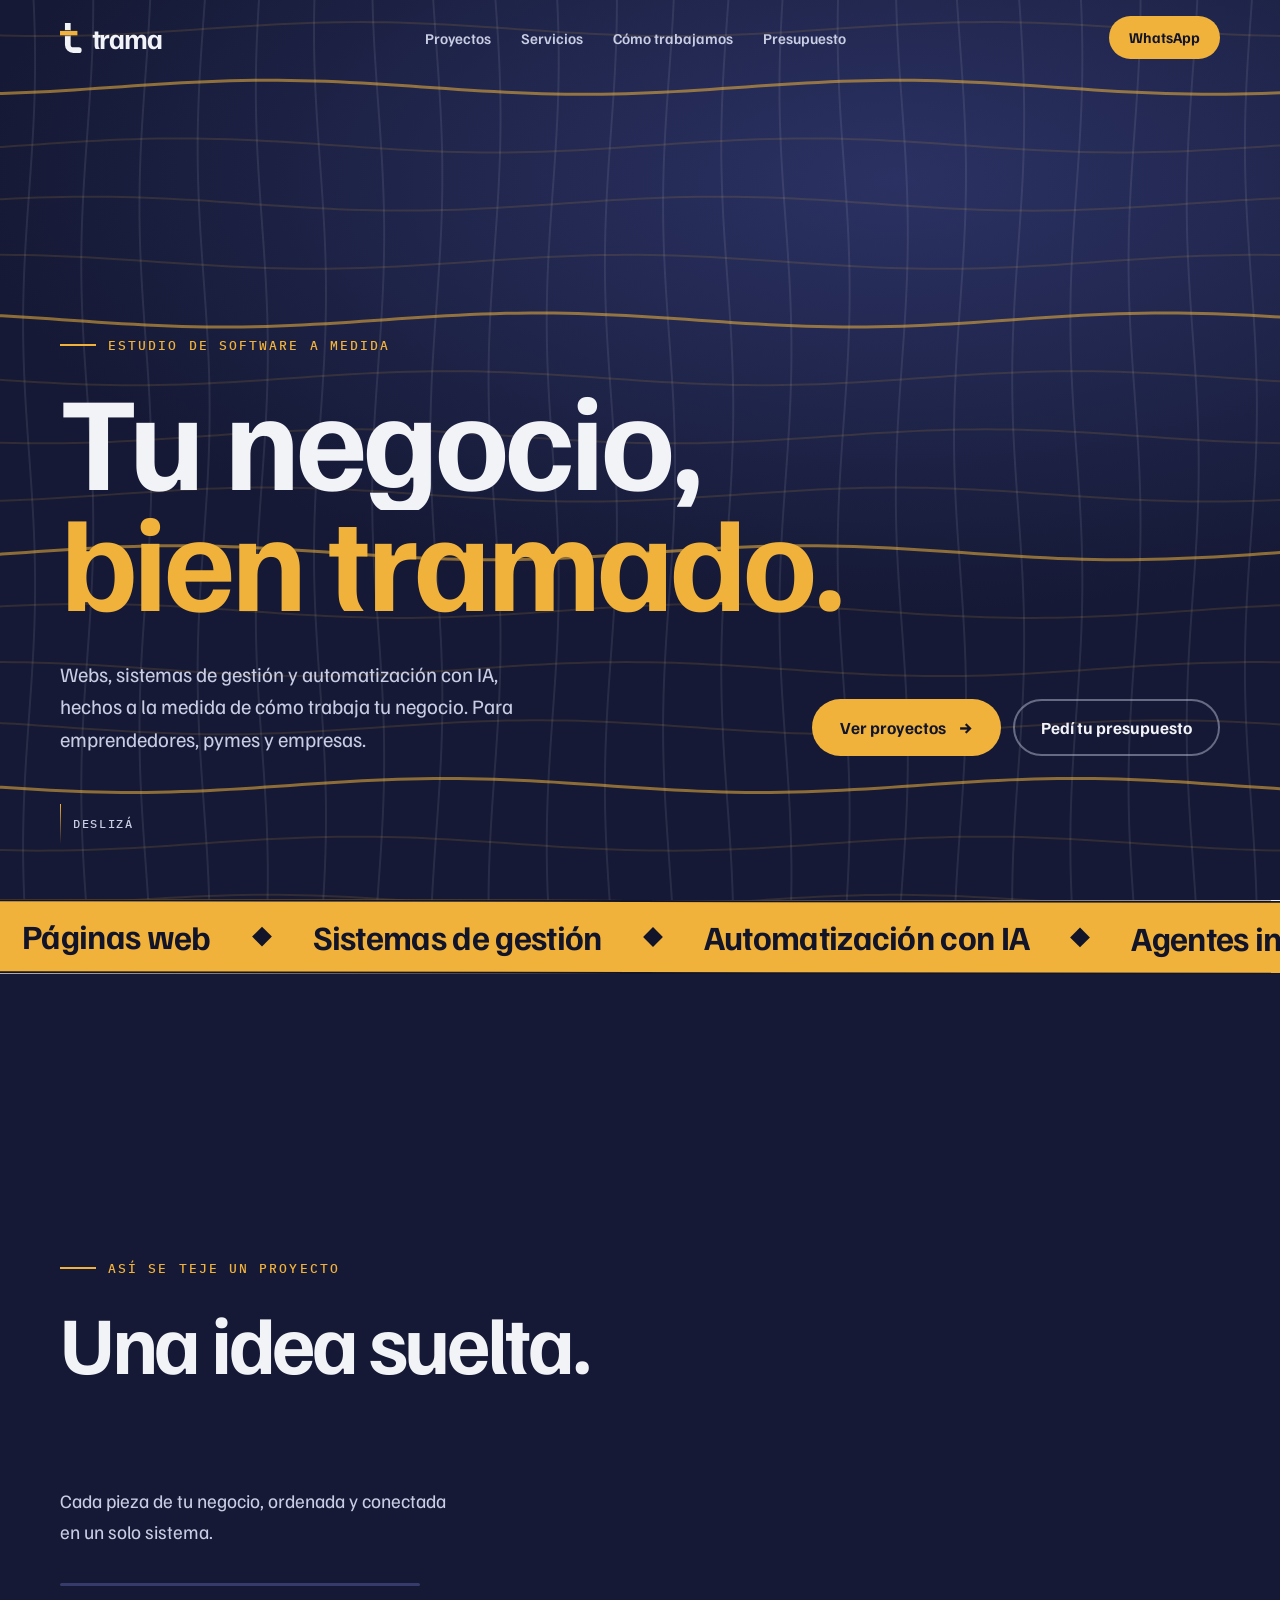
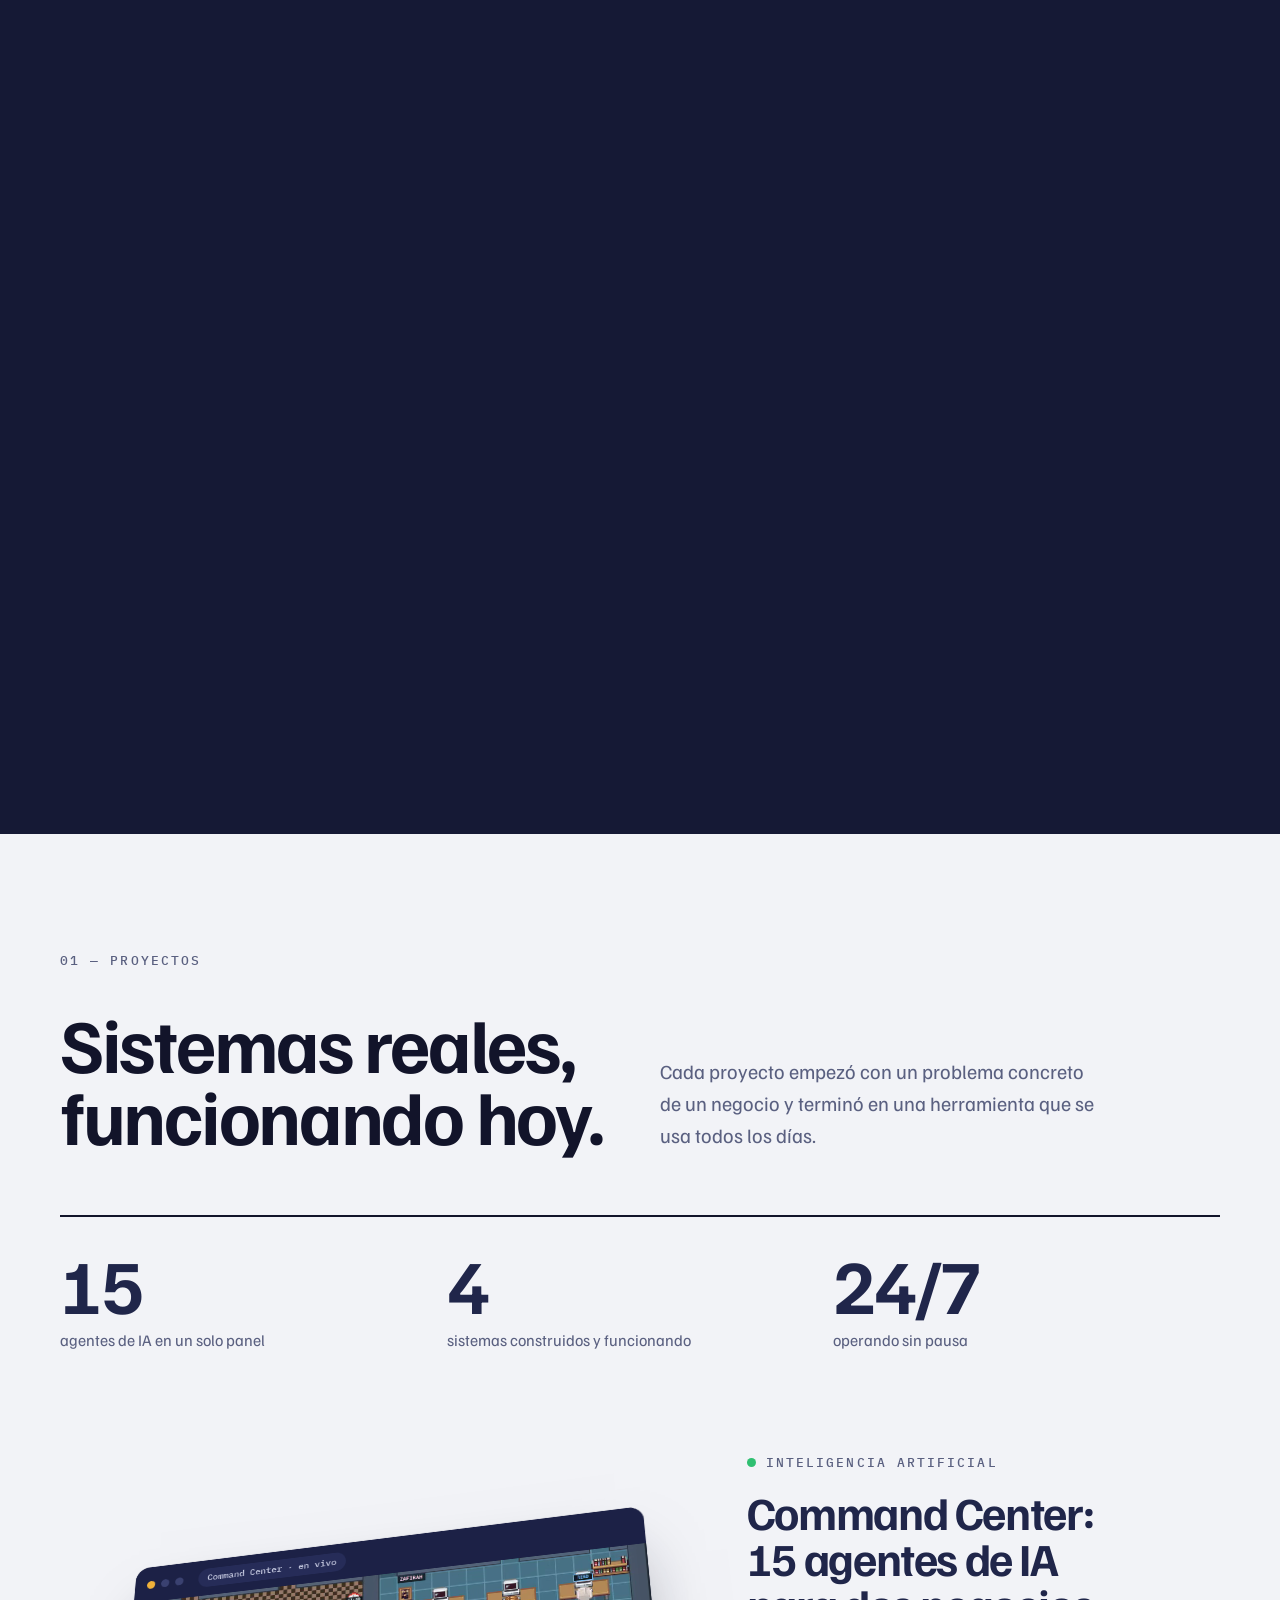
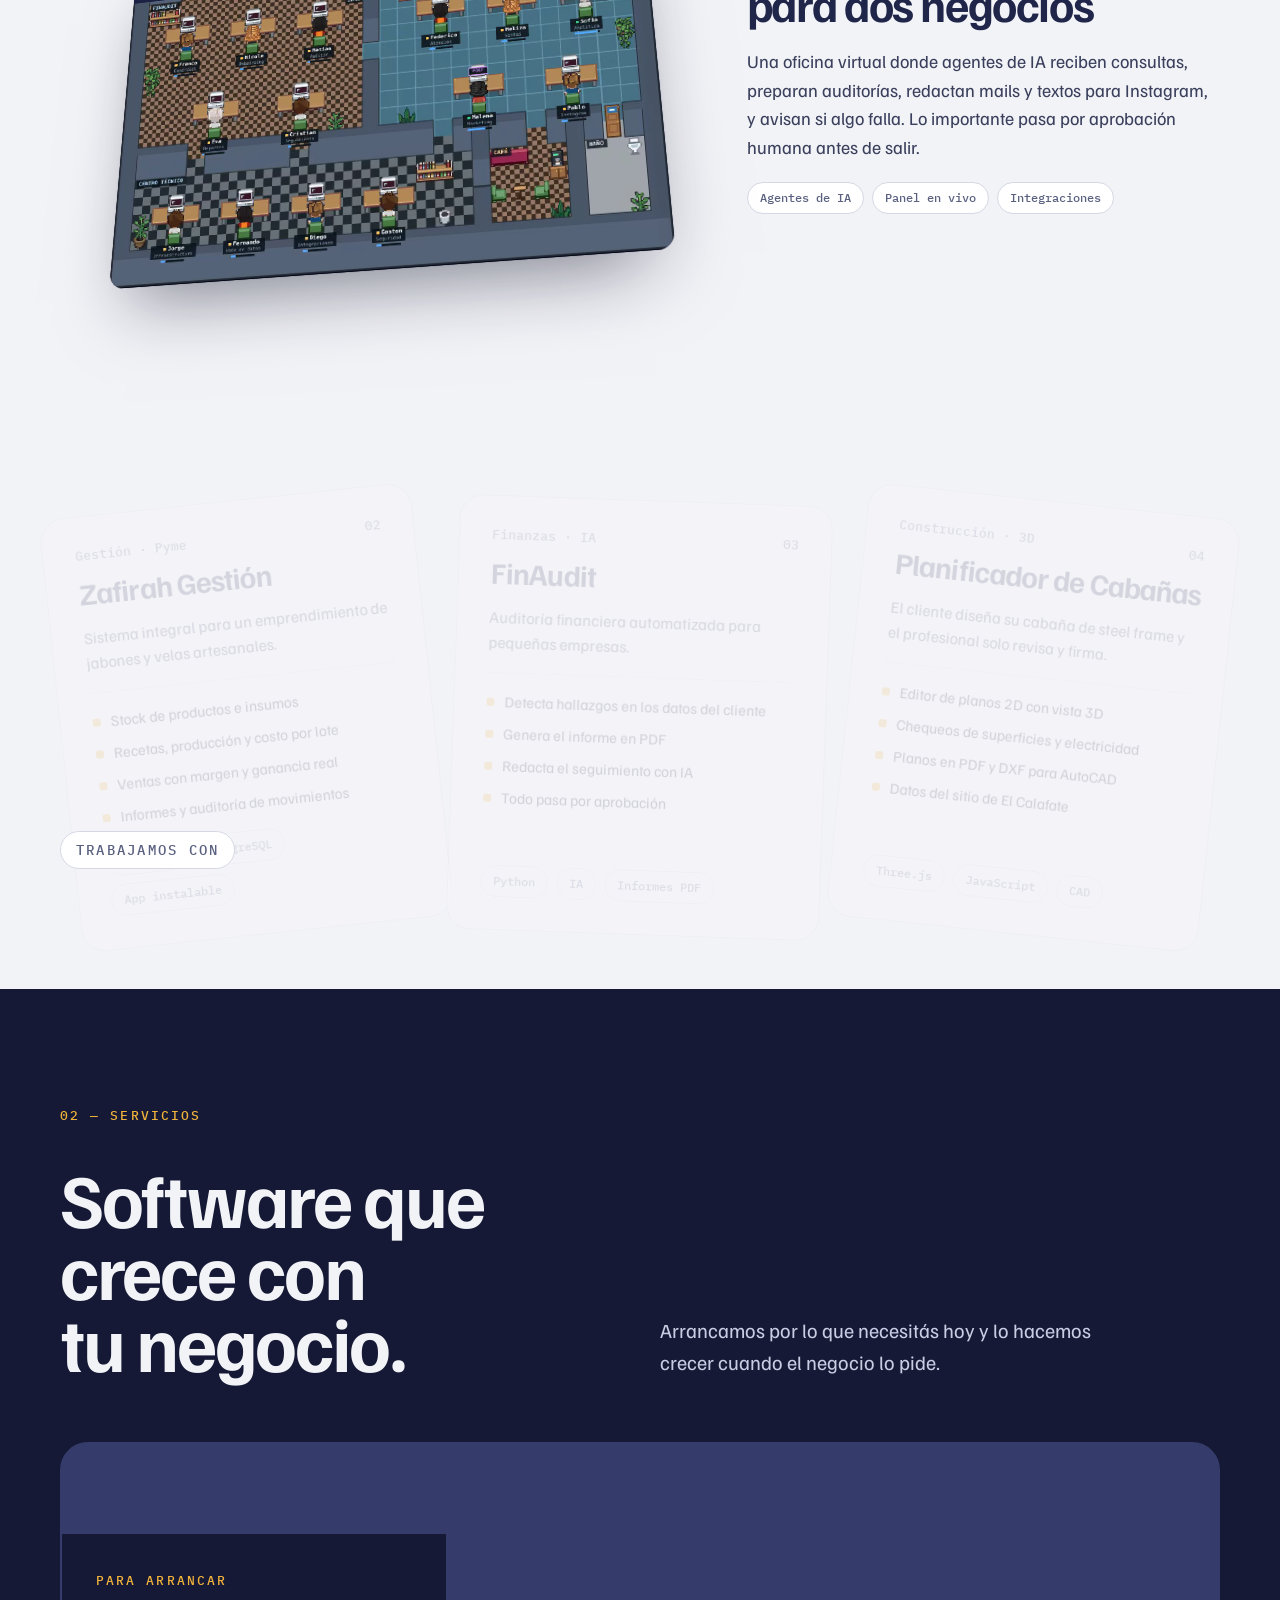
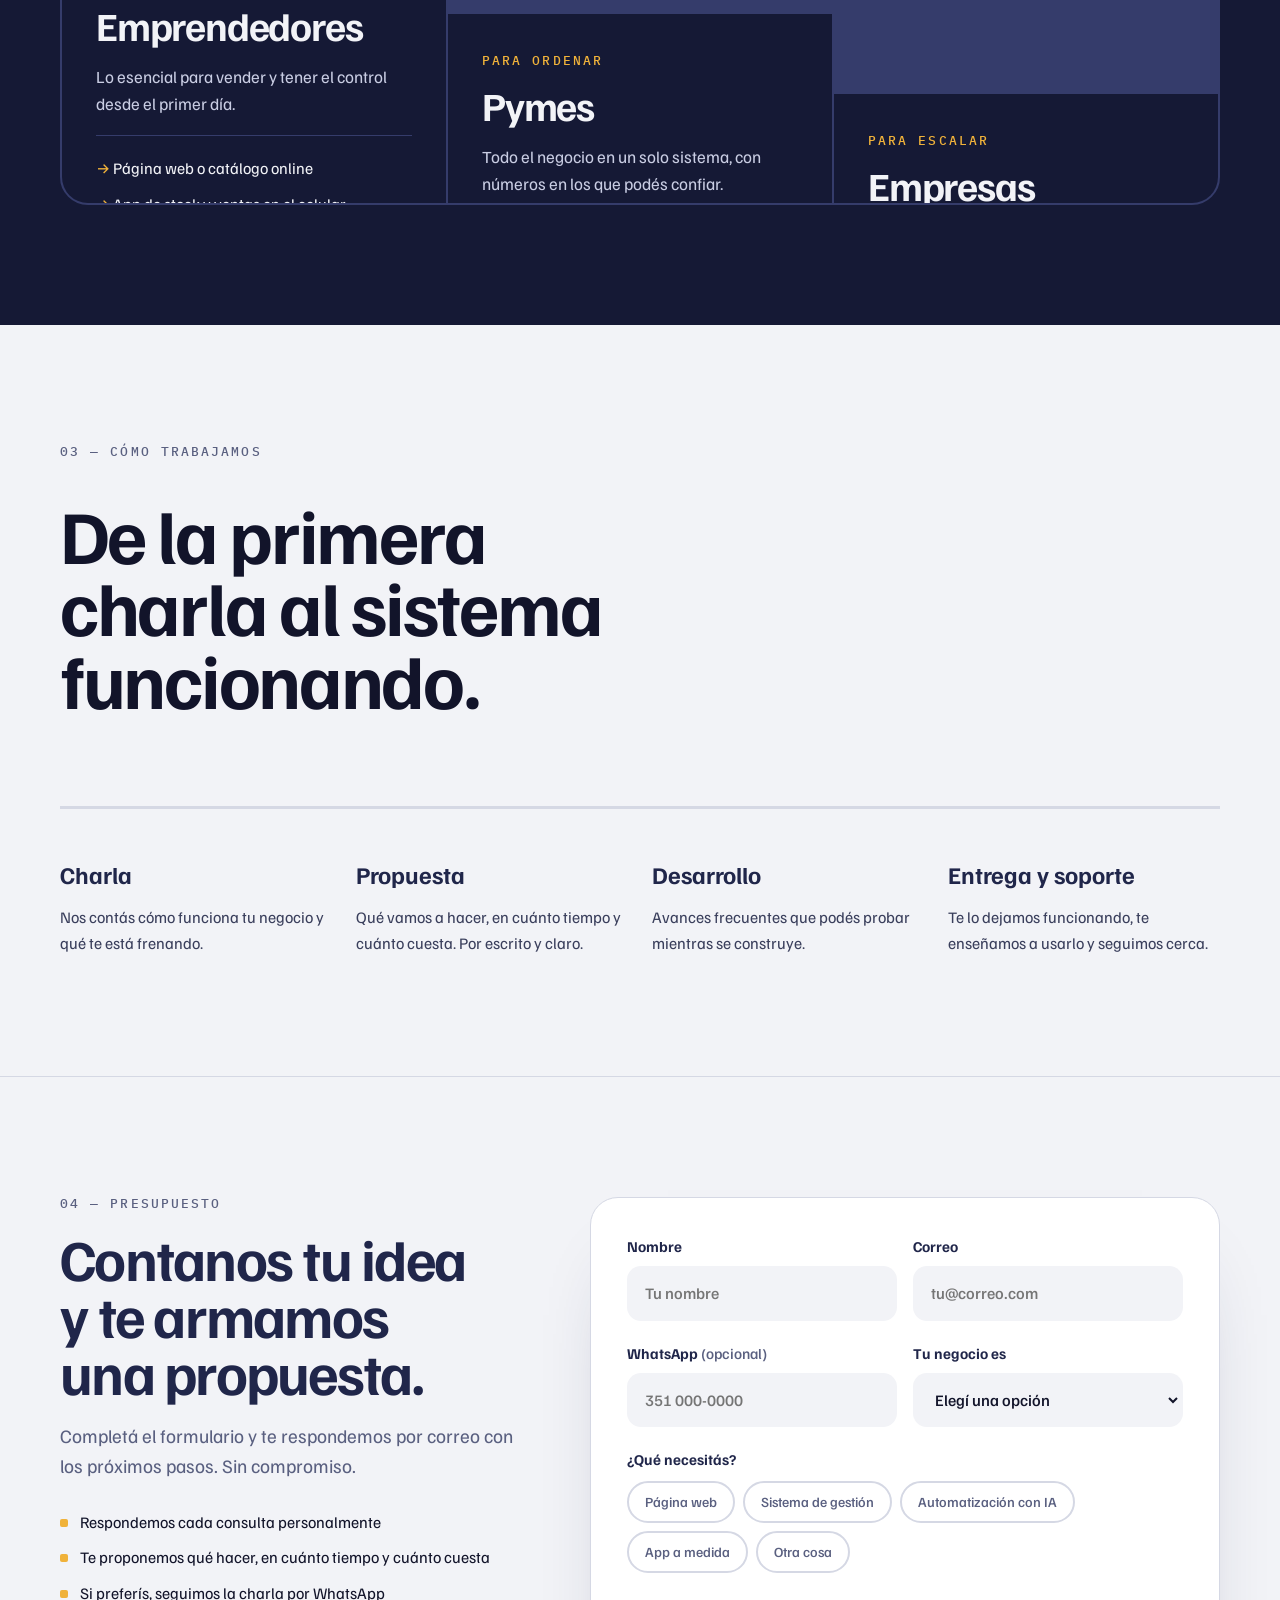
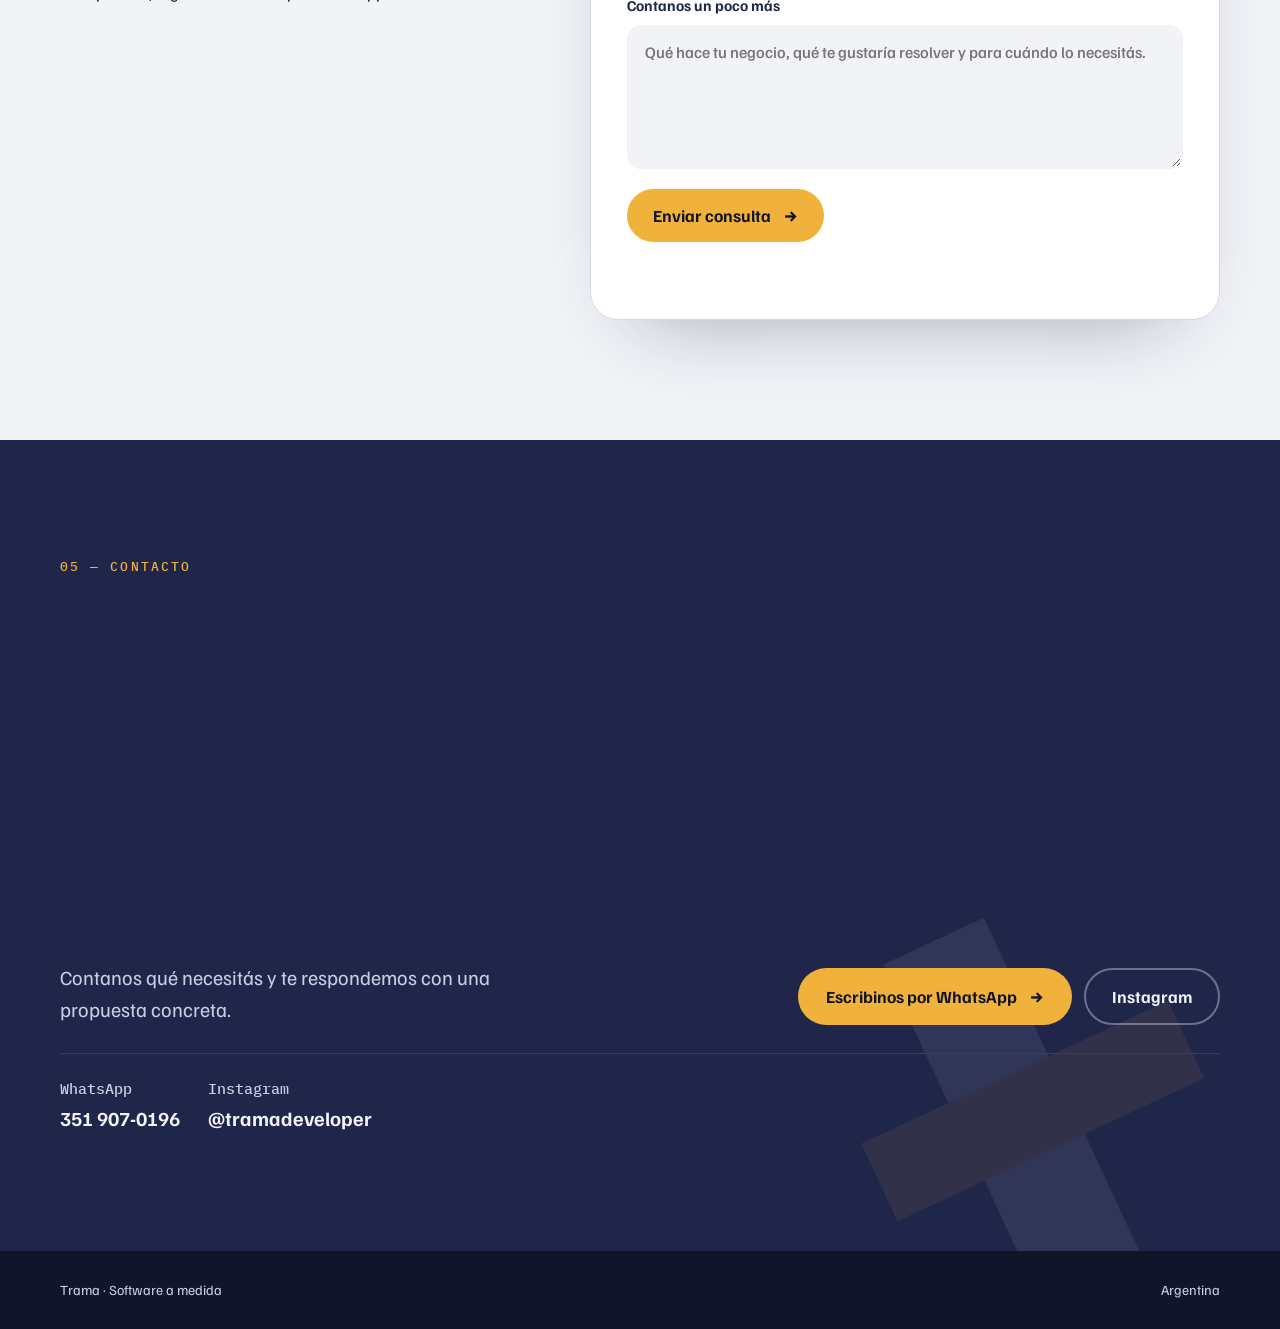
==== index.html @ 2743c610 "Web de Trama con animaciones de scroll Co-Authored-By: Claude Opus 5.5 <noreply@anthropic.com> Claud" ====
<!doctype html>
<html lang="es">
<head>
<meta charset="utf-8">
<meta name="viewport" content="width=device-width, initial-scale=1, viewport-fit=cover">
<meta name="description" content="Trama: webs, sistemas de gestión y automatización con IA para emprendedores, pymes y empresas.">
<meta property="og:title" content="Trama · Software a medida">
<meta property="og:description" content="Webs, sistemas de gestión y automatización con IA para emprendedores, pymes y empresas.">
<meta name="theme-color" content="#151935">
<link rel="icon" href="data:image/svg+xml,%3Csvg%20xmlns%3D%27http%3A//www.w3.org/2000/svg%27%20viewBox%3D%270%200%201080%201080%27%3E%3Crect%20width%3D%271080%27%20height%3D%271080%27%20rx%3D%27200%27%20fill%3D%27%2320264A%27/%3E%3Cg%20transform%3D%27translate%28270%20140%29%20scale%281.1%29%27%3E%3Cpath%20d%3D%27M108%200H232V472A58%2058%200%200%200%20290%20530H410A62%2062%200%200%201%20410%20654H290A182%20182%200%200%201%20108%20472Z%27%20fill%3D%27%23F2F3F7%27/%3E%3Crect%20x%3D%27108%27%20y%3D%27154%27%20width%3D%27124%27%20height%3D%2718%27%20fill%3D%27%2320264A%27/%3E%3Crect%20x%3D%27108%27%20y%3D%27268%27%20width%3D%27124%27%20height%3D%2718%27%20fill%3D%27%2320264A%27/%3E%3Crect%20x%3D%270%27%20y%3D%27172%27%20width%3D%27380%27%20height%3D%2796%27%20fill%3D%27%23F0B23A%27/%3E%3C/g%3E%3C/svg%3E">
<title>Trama · Software a medida</title>
<link rel="preconnect" href="https://fonts.googleapis.com">
<link rel="preconnect" href="https://fonts.gstatic.com" crossorigin>
<link rel="stylesheet" href="https://fonts.googleapis.com/css2?family=Familjen+Grotesk:wght@400;500;600;700&family=IBM+Plex+Mono:wght@500&display=swap">
<style>
/* Layout: héroe a pantalla con un tejido de hilos animado, cinta en movimiento, casos con maqueta de navegador, servicios oscuros, proceso con un hilo que se dibuja, cierre de contacto. Identidad de marca única. */
:root{
  --indigo:#20264A; --indigo-2:#2B3260; --noche:#151935; --tinta:#12142A; --hilo:#F0B23A; --hilo-2:#FFD27A; --papel:#F2F3F7; --blanco:#FFFFFF;
  --gris:#5A6080; --gris-claro:#C9CDE3; --linea:#D5D8E4; --linea-osc:#353C6B;
  --f-display:"Familjen Grotesk",ui-sans-serif,system-ui,sans-serif;
  --f-mono:"IBM Plex Mono",ui-monospace,Menlo,monospace;
  --ease:cubic-bezier(.2,.7,.2,1);
  color-scheme:light;
}
*{box-sizing:border-box}
html{scroll-behavior:smooth}
body{margin:0;background:var(--papel);color:var(--tinta);font:18px/1.6 var(--f-display);-webkit-font-smoothing:antialiased}
a{color:inherit}
img{max-width:100%;display:block}
.wrap{max-width:1200px;margin:0 auto;padding-inline:20px}
.k{font:500 13px/1 var(--f-mono);letter-spacing:.16em;text-transform:uppercase}
h1,h2,h3{text-wrap:balance;margin:0;letter-spacing:-.03em}
p{margin:0}
::selection{background:var(--hilo);color:var(--tinta)}

/* botones */
.btn{position:relative;display:inline-flex;align-items:center;gap:12px;font:700 17px/1 var(--f-display);text-decoration:none;padding:18px 26px;border-radius:999px;border:2px solid transparent;overflow:hidden;isolation:isolate;transition:transform .3s var(--ease),color .3s var(--ease),border-color .3s}
.btn::after{content:"";position:absolute;inset:0;z-index:-1;transform:translateY(101%);transition:transform .4s var(--ease)}
.btn:hover::after{transform:none}
.btn:focus-visible{outline:3px solid var(--hilo);outline-offset:4px}
.btn .arr{display:inline-block;transition:transform .3s var(--ease)}
.btn:hover .arr{transform:translateX(4px)}
.btn-hilo{background:var(--hilo);color:var(--tinta)}
.btn-hilo::after{background:var(--papel)}
.btn-borde{border-color:rgba(201,205,227,.45);color:var(--papel)}
.btn-borde::after{background:var(--papel)}
.btn-borde:hover{color:var(--tinta);border-color:var(--papel)}

/* barra */
.bar{position:fixed;top:env(safe-area-inset-top,0px);left:0;right:0;z-index:20;color:var(--papel);transition:background .3s,backdrop-filter .3s}
.bar.solid{background:rgba(21,25,53,.86);backdrop-filter:blur(12px);-webkit-backdrop-filter:blur(12px)}
.bar .wrap{display:flex;align-items:center;justify-content:space-between;gap:16px;padding-block:16px}
.logo{display:flex;align-items:center;gap:10px;text-decoration:none;font:700 28px/1 var(--f-display);letter-spacing:-.045em}
.logo svg{height:30px;width:auto}
.nav{display:flex;gap:30px;font-size:15px;font-weight:600}
.nav a{text-decoration:none;color:var(--gris-claro);position:relative;padding-block:6px}
.nav a::after{content:"";position:absolute;left:0;right:0;bottom:0;height:2px;background:var(--hilo);transform:scaleX(0);transform-origin:left;transition:transform .35s var(--ease)}
.nav a:hover{color:var(--papel)}
.nav a:hover::after{transform:none}
.bar .btn{padding:12px 18px;font-size:15px}
@media (max-width:820px){.nav{display:none}}

/* héroe */
.hero{position:relative;min-height:min(900px,100svh);background:radial-gradient(120% 80% at 70% 20%,#2B3263 0%,var(--noche) 60%);color:var(--papel);display:flex;flex-direction:column;justify-content:flex-end;overflow:hidden;padding-block:140px 56px}
#tejido{position:absolute;inset:0;width:100%;height:100%}
.hero .wrap{position:relative;width:100%}
.hero .k{color:var(--hilo);display:flex;align-items:center;gap:12px}
.hero .k::before{content:"";width:36px;height:2px;background:var(--hilo)}
.hero h1{font-size:clamp(52px,10.5vw,148px);line-height:.9;margin-top:24px;font-weight:700}
.hero h1 .l{display:block;overflow:hidden;padding-bottom:.1em;margin-bottom:-.1em}
.hero h1 .l span{display:inline-block;animation:sube 1s var(--ease) both}
.hero h1 .l:nth-child(2) span{animation-delay:.12s;color:var(--hilo)}
@keyframes sube{from{transform:translateY(105%)}to{transform:none}}
.hero .bottom{display:flex;flex-wrap:wrap;justify-content:space-between;align-items:flex-end;gap:32px;margin-top:40px}
.hero .lead{font-size:clamp(18px,1.6vw,22px);color:var(--gris-claro);max-width:38ch}
.hero .acts{display:flex;flex-wrap:wrap;gap:12px}
.scroll{margin-top:48px;display:flex;align-items:center;gap:12px;font:500 12px/1 var(--f-mono);letter-spacing:.14em;text-transform:uppercase;color:var(--gris-claro)}
.scroll i{width:1px;height:40px;background:linear-gradient(var(--hilo),transparent);animation:baja 2s ease-in-out infinite}
@keyframes baja{0%,100%{transform:scaleY(.4);transform-origin:top}50%{transform:scaleY(1);transform-origin:top}}

/* cinta */
.cinta{background:var(--hilo);color:var(--tinta);overflow:hidden;padding-block:18px;border-block:2px solid var(--tinta)}
.cinta .pista{display:flex;width:max-content;animation:corre 28s linear infinite}
.cinta span{font:700 clamp(22px,3vw,34px)/1 var(--f-display);letter-spacing:-.02em;padding-inline:22px;display:flex;align-items:center;gap:44px;white-space:nowrap}
.cinta span::after{content:"";width:14px;height:14px;background:var(--tinta);transform:rotate(45deg)}
@keyframes corre{to{transform:translateX(-50%)}}

/* secciones */
section{padding-block:120px}
.head{display:grid;grid-template-columns:minmax(0,1fr) minmax(0,1fr);gap:40px;align-items:end;margin-bottom:64px}
.head h2{font-size:clamp(40px,6vw,76px);line-height:.95}
.head p{font-size:20px;color:var(--gris);max-width:40ch}
.head .k{color:var(--gris);grid-column:1/-1}
@media (max-width:820px){.head{grid-template-columns:minmax(0,1fr)}}

/* aparición al hacer scroll (visible siempre; solo se desplaza) */
.rv{transition:transform .9s var(--ease),opacity .9s var(--ease)}
.js .rv.abajo{transform:translateY(40px);opacity:.25}

/* cifras */
.cifras{display:grid;grid-template-columns:repeat(3,minmax(0,1fr));border-top:2px solid var(--tinta);margin-bottom:72px}
.cifra{padding:28px 24px 0 0;display:flex;flex-direction:column;gap:6px}
.cifra b{font:700 clamp(48px,6vw,84px)/1 var(--f-display);letter-spacing:-.04em;color:var(--indigo);font-variant-numeric:tabular-nums}
.cifra span{color:var(--gris);font-size:16px}
@media (max-width:640px){.cifras{grid-template-columns:minmax(0,1fr)}.cifra{padding-right:0;border-bottom:1px solid var(--linea);padding-bottom:20px}}

/* caso destacado */
.feature{display:grid;grid-template-columns:minmax(0,1.35fr) minmax(0,1fr);gap:48px;align-items:center}
.browser{border-radius:18px;background:var(--noche);box-shadow:0 40px 80px -30px rgba(18,20,42,.55),0 0 0 1px rgba(18,20,42,.08);overflow:hidden;transform:perspective(1400px) rotateY(-6deg) rotateX(3deg);transition:transform .8s var(--ease)}
.browser:hover{transform:perspective(1400px) rotateY(0) rotateX(0)}
.browser .top{display:flex;align-items:center;gap:8px;padding:12px 16px;background:#1C2146}
.browser .top i{width:11px;height:11px;border-radius:50%;background:#3A4170}
.browser .top i:first-child{background:var(--hilo)}
.browser .top span{margin-left:12px;font:500 12px/1 var(--f-mono);color:var(--gris-claro);background:#262C58;padding:7px 12px;border-radius:999px}
.browser video{display:block;width:100%;height:auto;aspect-ratio:1180/680;background:#151935}
.feature .txt{display:flex;flex-direction:column;gap:20px}
.feature .k{color:var(--gris);display:flex;align-items:center;gap:10px}
.dot{width:9px;height:9px;border-radius:50%;background:#2FBF71;box-shadow:0 0 0 0 rgba(47,191,113,.6);animation:late 2s infinite}
@keyframes late{70%{box-shadow:0 0 0 10px rgba(47,191,113,0)}100%{box-shadow:0 0 0 0 rgba(47,191,113,0)}}
.feature h3{font-size:clamp(32px,3.6vw,46px);line-height:1;color:var(--indigo)}
.feature p{color:#3A3F5C;font-size:18px}
.chips{display:flex;flex-wrap:wrap;gap:8px}
.chips span{font:500 12px/1 var(--f-mono);padding:9px 12px;border-radius:999px;border:1px solid var(--linea);color:var(--gris);background:var(--blanco)}
@media (max-width:900px){.feature{grid-template-columns:minmax(0,1fr)}.browser{transform:none}}

.casos{display:grid;grid-template-columns:repeat(3,minmax(0,1fr));gap:20px;margin-top:96px}
.caso{position:relative;background:var(--blanco);border:1px solid var(--linea);border-radius:24px;padding:32px;display:flex;flex-direction:column;gap:16px;min-width:0;overflow:hidden;transition:transform .5s var(--ease),box-shadow .5s var(--ease),border-color .5s}
.caso::before{content:"";position:absolute;left:0;top:0;height:4px;width:100%;background:var(--hilo);transform:scaleX(0);transform-origin:left;transition:transform .6s var(--ease)}
.caso:hover{transform:translateY(-6px);box-shadow:0 30px 60px -30px rgba(32,38,74,.35);border-color:transparent}
.caso:hover::before{transform:none}
.caso .num{font:500 13px/1 var(--f-mono);color:var(--gris);display:flex;justify-content:space-between}
.caso h3{font-size:30px;line-height:1.05;color:var(--indigo)}
.caso p{font-size:16px;color:#3A3F5C}
.caso ul{margin:0;padding:0;list-style:none;display:flex;flex-direction:column;gap:8px;font-size:15px;border-top:1px dashed var(--linea);padding-top:16px}
.caso li{display:flex;gap:10px}
.caso li::before{content:"";flex:none;width:8px;height:8px;margin-top:9px;background:var(--hilo);border-radius:2px}
.caso .chips{margin-top:auto}
@media (max-width:980px){.casos{grid-template-columns:repeat(2,minmax(0,1fr))}}
@media (max-width:640px){.casos{grid-template-columns:minmax(0,1fr)}}

.stack{display:flex;flex-wrap:wrap;gap:10px;margin-top:56px;align-items:center}
.stack .k{color:var(--gris);margin-right:8px}
.stack span{font:500 14px/1 var(--f-mono);padding:11px 15px;border:1px solid var(--linea);border-radius:999px;background:var(--blanco);color:var(--indigo);transition:background .25s,color .25s}
.stack span:not(.k):hover{background:var(--indigo);color:var(--papel)}

/* servicios */
.serv{background:var(--noche);color:var(--papel)}
.serv .head .k{color:var(--hilo)}
.serv .head p{color:var(--gris-claro)}
.planes{display:grid;grid-template-columns:repeat(3,minmax(0,1fr));gap:2px;background:var(--linea-osc);border:2px solid var(--linea-osc);border-radius:28px;overflow:hidden}
.plan{background:var(--noche);padding:40px 34px;display:flex;flex-direction:column;gap:18px;position:relative;transition:background .4s var(--ease)}
.plan:hover{background:var(--indigo)}
.plan .k{color:var(--hilo)}
.plan h3{font-size:40px;line-height:1}
.plan p{color:var(--gris-claro);font-size:17px}
.plan ul{margin:auto 0 0;padding:20px 0 0;list-style:none;display:flex;flex-direction:column;gap:10px;font-size:16px;border-top:1px solid var(--linea-osc)}
.plan li::before{content:"→ ";color:var(--hilo)}
@media (max-width:900px){.planes{grid-template-columns:minmax(0,1fr)}}

/* proceso */
.proceso{position:relative}
.linea-hilo{position:absolute;left:0;right:0;top:27px;height:3px;background:var(--linea);overflow:hidden}
.linea-hilo i{position:absolute;inset:0;background:var(--hilo);transform-origin:left;transform:scaleX(var(--p,1))}
.pasos{position:relative;list-style:none;margin:0;padding:0;display:grid;grid-template-columns:repeat(4,minmax(0,1fr));gap:24px}
.pasos li{display:flex;flex-direction:column;gap:12px}
.pasos .n{width:56px;height:56px;border-radius:50%;background:var(--indigo);color:var(--hilo);display:flex;align-items:center;justify-content:center;font:500 20px/1 var(--f-mono);border:4px solid var(--papel)}
.pasos b{font-size:24px;color:var(--indigo);margin-top:8px}
.pasos span{font-size:16px;color:#3A3F5C}
@media (max-width:860px){.pasos{grid-template-columns:repeat(2,minmax(0,1fr))}.linea-hilo{display:none}}
@media (max-width:520px){.pasos{grid-template-columns:minmax(0,1fr)}}

/* presupuesto */
.pres{background:var(--papel);border-top:1px solid var(--linea)}
.pres-grid{display:grid;grid-template-columns:minmax(0,.85fr) minmax(0,1.15fr);gap:64px;align-items:start}
.pres-txt{display:flex;flex-direction:column;gap:20px;position:sticky;top:110px}
.pres-txt .k{color:var(--gris)}
.pres-txt h2{font-size:clamp(36px,4.6vw,58px);line-height:.98;color:var(--indigo)}
.pres-txt p{font-size:19px;color:var(--gris)}
.pres-lista{margin:8px 0 0;padding:0;list-style:none;display:flex;flex-direction:column;gap:10px;font-size:16px}
.pres-lista li{display:flex;gap:12px}
.pres-lista li::before{content:"";flex:none;width:8px;height:8px;margin-top:9px;background:var(--hilo);border-radius:2px}
.form{background:var(--blanco);border:1px solid var(--linea);border-radius:28px;padding:36px;display:flex;flex-direction:column;gap:20px;box-shadow:0 40px 80px -50px rgba(32,38,74,.45)}
.fila{display:grid;grid-template-columns:repeat(2,minmax(0,1fr));gap:16px}
.campo{display:flex;flex-direction:column;gap:8px;min-width:0;border:0;margin:0;padding:0}
.campo label,.campo legend{font-weight:700;font-size:15px;color:var(--indigo);padding:0}
.campo label span{font-weight:500;color:var(--gris)}
.campo legend{margin-bottom:10px}
.form input:not([type=checkbox]),.form select,.form textarea{width:100%;font:500 16px/1.4 var(--f-display);color:var(--tinta);background:var(--papel);border:2px solid transparent;border-radius:14px;padding:14px 16px;transition:border-color .2s,background .2s}
.form textarea{resize:vertical;min-height:130px}
.form input:focus,.form select:focus,.form textarea:focus{outline:none;border-color:var(--indigo);background:var(--blanco)}
.form [aria-invalid=true]{border-color:#C2410C!important}
.opciones{display:flex;flex-wrap:wrap;gap:8px}
.op{position:relative;cursor:pointer}
.op input{position:absolute;opacity:0;width:1px;height:1px}
.op span{display:inline-block;font:600 14px/1 var(--f-display);padding:12px 16px;border-radius:999px;border:2px solid var(--linea);color:var(--indigo);transition:background .2s,border-color .2s,color .2s}
.op input:checked+span{background:var(--indigo);border-color:var(--indigo);color:var(--papel)}
.op input:focus-visible+span{outline:3px solid var(--hilo);outline-offset:2px}
.enviar{align-self:flex-start;border:0;cursor:pointer}
.enviar[disabled]{opacity:.6;cursor:wait}
.estado{font-size:15px;min-height:1.4em;color:var(--gris)}
.estado.ok{color:#1E7A45;font-weight:600}
.estado.error{color:#C2410C;font-weight:600}
.trampa{position:absolute;left:-9999px;width:1px;height:1px;overflow:hidden}
@media (max-width:900px){.pres-grid{grid-template-columns:minmax(0,1fr);gap:40px}.pres-txt{position:static}}
@media (max-width:560px){.fila{grid-template-columns:minmax(0,1fr)}.form{padding:24px}}

/* contacto */
.cta{position:relative;background:var(--indigo);color:var(--papel);overflow:hidden}
.cta .wrap{position:relative;display:flex;flex-direction:column;gap:28px}
.cta .k{color:var(--hilo)}
.cta h2{font-size:clamp(48px,9vw,128px);line-height:.92;max-width:12ch;padding-bottom:.12em}
.cta h2 em{font-style:normal;color:var(--hilo)}
.cta .row{display:flex;flex-wrap:wrap;justify-content:space-between;align-items:flex-end;gap:28px}
.cta p{color:var(--gris-claro);font-size:20px;max-width:40ch}
.cta .acts{display:flex;flex-wrap:wrap;gap:12px}
.cta .data{display:flex;flex-wrap:wrap;gap:28px;border-top:1px solid var(--linea-osc);padding-top:24px;font:500 15px/1.4 var(--f-mono);color:var(--gris-claro)}
.cta .data b{display:block;color:var(--papel);font:700 20px/1.3 var(--f-display);margin-top:6px;user-select:all}
.big-t{position:absolute;right:-40px;bottom:-80px;width:420px;opacity:.08;pointer-events:none}
footer{background:var(--tinta);color:var(--gris-claro);font-size:14px}
footer .wrap{display:flex;flex-wrap:wrap;justify-content:space-between;gap:12px;padding-block:28px}


/* tejido que se arma con el scroll */
.teje{background:var(--noche);color:var(--papel);padding:0;position:relative;overflow:hidden}
.teje-pin{min-height:100svh;display:flex;align-items:center;padding-block:96px}
.teje.fija{height:340vh;overflow:visible}
.teje.fija .teje-pin{position:sticky;top:0;height:100svh;min-height:0;overflow:hidden}
.teje-grid{display:grid;grid-template-columns:minmax(0,1fr) minmax(0,1fr);gap:48px;align-items:center;width:100%}
.teje .k{color:var(--hilo);display:flex;align-items:center;gap:12px}
.teje .k::before{content:"";width:36px;height:2px;background:var(--hilo)}
.frases{position:relative;margin-top:28px;display:grid}
.frases .fr{font:700 clamp(40px,6.4vw,92px)/.95 var(--f-display);letter-spacing:-.04em}
.frases .fr em{font-style:normal;color:var(--hilo)}
.gs .frases .fr{grid-area:1/1;opacity:0;transition:opacity .45s var(--ease),transform .45s var(--ease)}
.gs .frases .fr:first-child{opacity:1}
.teje-sub{margin-top:28px;color:var(--gris-claro);font-size:19px;max-width:36ch}
.teje-bar{margin-top:36px;height:3px;background:var(--linea-osc);max-width:360px;overflow:hidden;border-radius:3px}
.teje-bar i{display:block;height:100%;background:var(--hilo);transform-origin:left;transform:scaleX(1)}
.gs .teje-bar i{transform:scaleX(0)}
.teje-svg{width:100%;max-width:520px;justify-self:center;overflow:visible}
.teje-svg .hl{fill:none;stroke-linecap:round}
@media (max-width:820px){
  .teje-grid{grid-template-columns:minmax(0,1fr);gap:24px}
  .teje-svg{max-width:300px;order:-1}
  .teje-pin{padding-block:80px 56px}
}
/* con animaciones de scroll activas, el movimiento lo maneja el scroll (sin transiciones que compitan) */
.gs .browser,.gs .caso,.gs .plan,.gs .stack span,.gs .pasos .n,.gs .big-t{will-change:transform;transition:background .4s var(--ease),box-shadow .5s var(--ease),border-color .5s,color .25s}
.gs .caso:hover{transform:none}
.gs .browser:hover{transform:none}
.cta h2 .w{display:inline-block;will-change:transform}

@media (prefers-reduced-motion:reduce){
  html{scroll-behavior:auto}
  *,*::before,*::after{animation:none!important;transition:none!important}
  .js .rv.abajo{transform:none;opacity:1}
  .browser{transform:none}
}
</style>
<script>
// Si este navegador quedó con el "service worker" de otra app publicada por error en este sitio, se borra.
if('serviceWorker' in navigator){navigator.serviceWorker.getRegistrations().then(function(rs){rs.forEach(function(r){r.unregister();});}).catch(function(){});}
if(window.caches&&caches.keys){caches.keys().then(function(ks){ks.forEach(function(k){caches.delete(k);});}).catch(function(){});}
</script>
</head>
<body>


<header class="bar" id="bar">
  <div class="wrap">
    <a class="logo" href="#inicio" aria-label="Trama, inicio">
      <svg viewBox="250 200 472 654" aria-hidden="true"><path d="M358 200H482V672A58 58 0 0 0 540 730H660A62 62 0 0 1 660 854H540A182 182 0 0 1 358 672Z" fill="#F2F3F7"/><rect x="358" y="354" width="124" height="18" fill="#151935"/><rect x="358" y="468" width="124" height="18" fill="#151935"/><rect x="250" y="372" width="380" height="96" fill="#F0B23A"/></svg>
      trama
    </a>
    <nav class="nav" aria-label="Secciones">
      <a href="#proyectos">Proyectos</a>
      <a href="#servicios">Servicios</a>
      <a href="#proceso">Cómo trabajamos</a>
      <a href="#presupuesto">Presupuesto</a>
    </nav>
    <a class="btn btn-hilo" href="https://wa.me/5493519070196?text=Hola%20Trama%2C%20quiero%20consultar%20por%20un%20proyecto" target="_blank" rel="noopener">WhatsApp</a>
  </div>
</header>

<main id="inicio">
  <section class="hero" aria-label="Inicio">
    <canvas id="tejido" aria-hidden="true"></canvas>
    <div class="wrap">
      <div class="k">Estudio de software a medida</div>
      <h1><span class="l"><span>Tu negocio,</span></span><span class="l"><span>bien tramado.</span></span></h1>
      <div class="bottom">
        <p class="lead">Webs, sistemas de gestión y automatización con IA, hechos a la medida de cómo trabaja tu negocio. Para emprendedores, pymes y empresas.</p>
        <div class="acts">
          <a class="btn btn-hilo" href="#proyectos">Ver proyectos <span class="arr">→</span></a>
          <a class="btn btn-borde" href="#presupuesto">Pedí tu presupuesto</a>
        </div>
      </div>
      <div class="scroll"><i></i>Deslizá</div>
    </div>
  </section>

  <div class="cinta" aria-hidden="true">
    <div class="pista">
      <span>Páginas web</span><span>Sistemas de gestión</span><span>Automatización con IA</span><span>Agentes inteligentes</span><span>Apps a medida</span><span>Integraciones</span>
      <span>Páginas web</span><span>Sistemas de gestión</span><span>Automatización con IA</span><span>Agentes inteligentes</span><span>Apps a medida</span><span>Integraciones</span>
    </div>
  </div>


  <section class="teje" id="tejido-proyecto" aria-label="Así se teje un proyecto">
    <div class="teje-pin">
      <div class="wrap teje-grid">
        <div class="teje-txt">
          <div class="k">Así se teje un proyecto</div>
          <div class="frases">
            <p class="fr">Una idea suelta.</p>
            <p class="fr">Le damos forma.</p>
            <p class="fr">La programamos.</p>
            <p class="fr"><em>Y queda funcionando.</em></p>
          </div>
          <p class="teje-sub">Cada pieza de tu negocio, ordenada y conectada en un solo sistema.</p>
          <div class="teje-bar" aria-hidden="true"><i></i></div>
        </div>
        <svg class="teje-svg" viewBox="150 120 672 820" aria-hidden="true">
          <g class="hilos">
            <path class="hl" d="M170 300 C 330 250, 520 380, 800 320" stroke="#F0B23A" stroke-width="4" opacity=".55"/>
            <path class="hl" d="M180 560 C 380 620, 560 500, 800 580" stroke="#F2F3F7" stroke-width="3" opacity=".25"/>
            <path class="hl" d="M300 150 C 260 380, 380 620, 320 920" stroke="#F2F3F7" stroke-width="3" opacity=".2"/>
            <path class="hl" d="M700 140 C 620 380, 760 640, 660 930" stroke="#F0B23A" stroke-width="3" opacity=".35"/>
          </g>
          <g class="piezas">
            <path class="pz" d="M358 200H482V672A58 58 0 0 0 540 730H660A62 62 0 0 1 660 854H540A182 182 0 0 1 358 672Z" fill="#F2F3F7"/>
            <rect class="pz" x="250" y="372" width="380" height="96" fill="#F0B23A"/>
            <rect class="pz" x="358" y="354" width="124" height="18" fill="#151935"/>
            <rect class="pz" x="358" y="468" width="124" height="18" fill="#151935"/>
          </g>
        </svg>
      </div>
    </div>
  </section>

  <section id="proyectos">
    <div class="wrap">
      <div class="head rv">
        <div class="k">01 — Proyectos</div>
        <h2>Sistemas reales, funcionando hoy.</h2>
        <p>Cada proyecto empezó con un problema concreto de un negocio y terminó en una herramienta que se usa todos los días.</p>
      </div>

      <div class="cifras rv">
        <div class="cifra"><b data-n="15">15</b><span>agentes de IA en un solo panel</span></div>
        <div class="cifra"><b data-n="4">4</b><span>sistemas construidos y funcionando</span></div>
        <div class="cifra"><b>24/7</b><span>operando sin pausa</span></div>
      </div>

      <article class="feature rv">
        <div class="browser">
          <div class="top"><i></i><i></i><i></i><span>Command Center · en vivo</span></div>
          <video class="office" autoplay muted loop playsinline preload="auto" width="1180" height="680" poster="[data-uri]" aria-label="La oficina virtual del Command Center en pixel art: los agentes de FinAudit y Zafirah caminan entre los escritorios, el centro técnico y el café">
            <source src="[data-uri]" type="video/webm">
            <source src="[data-uri]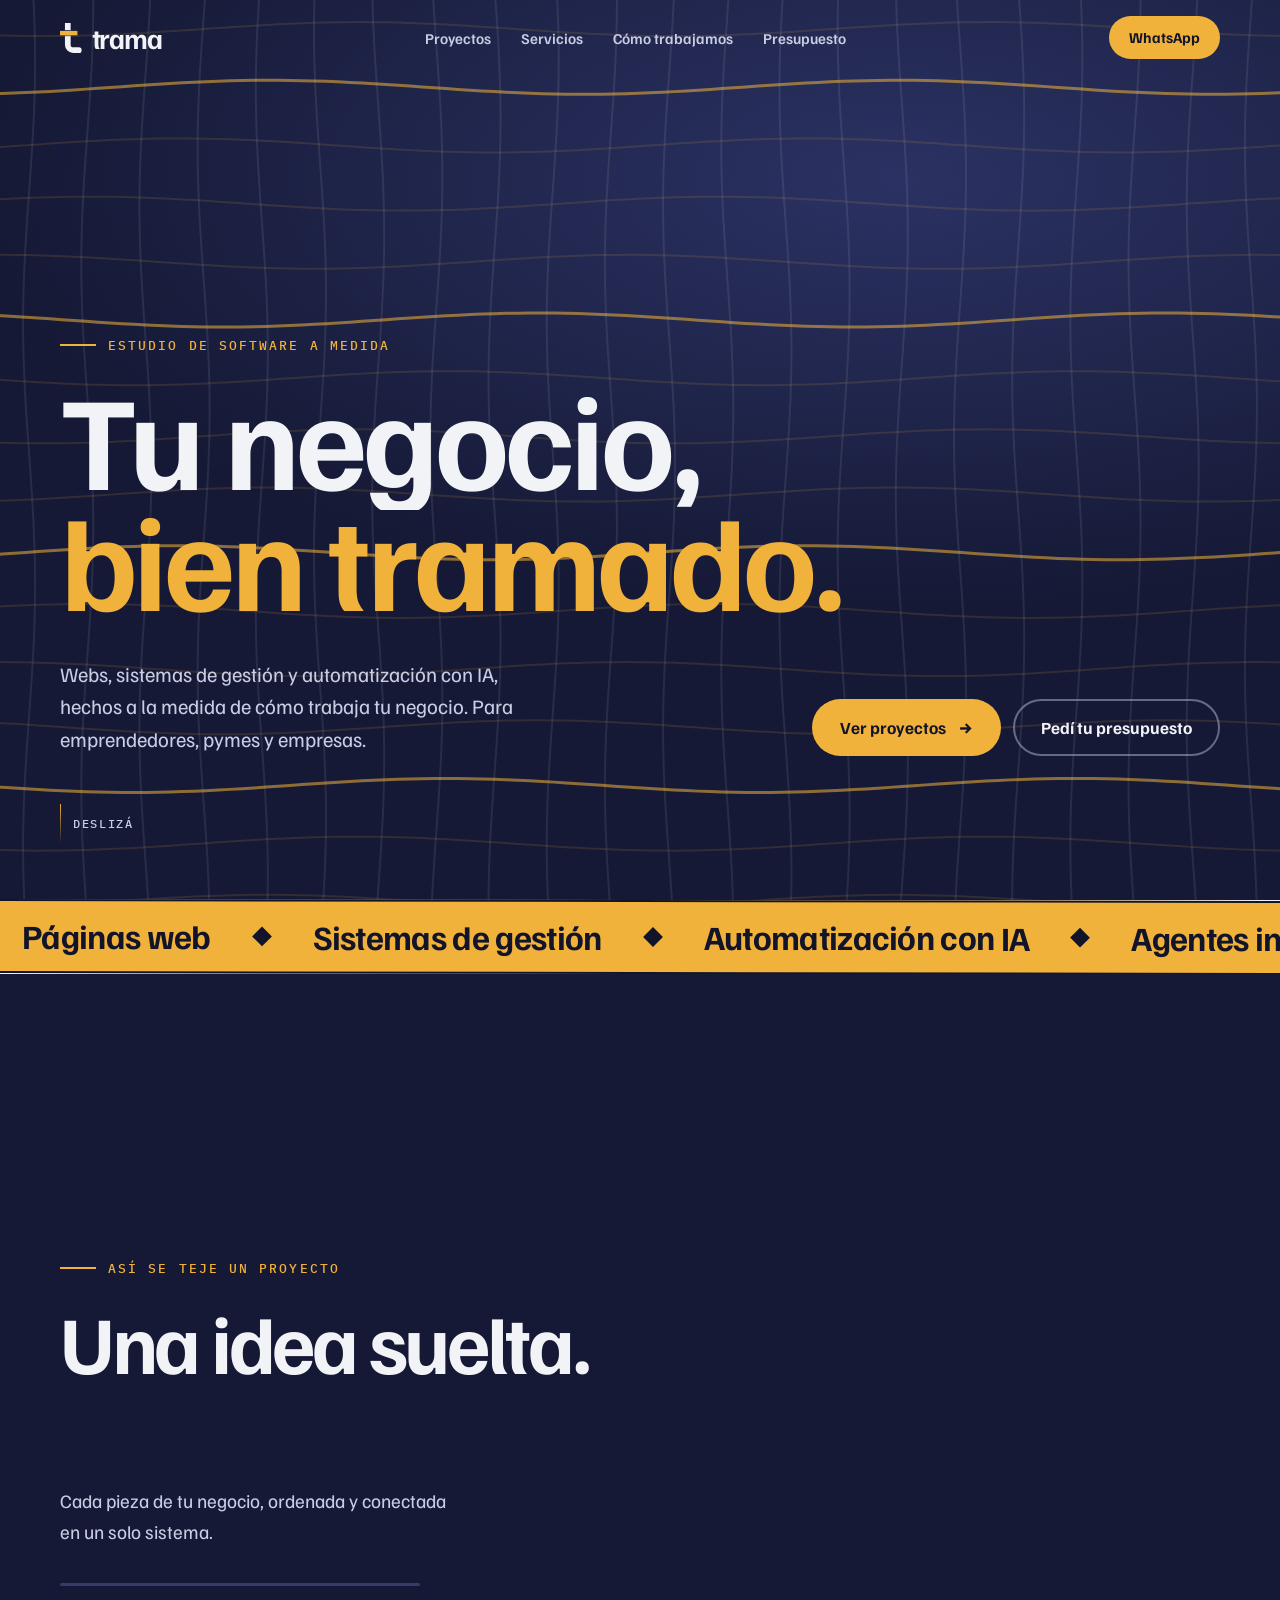
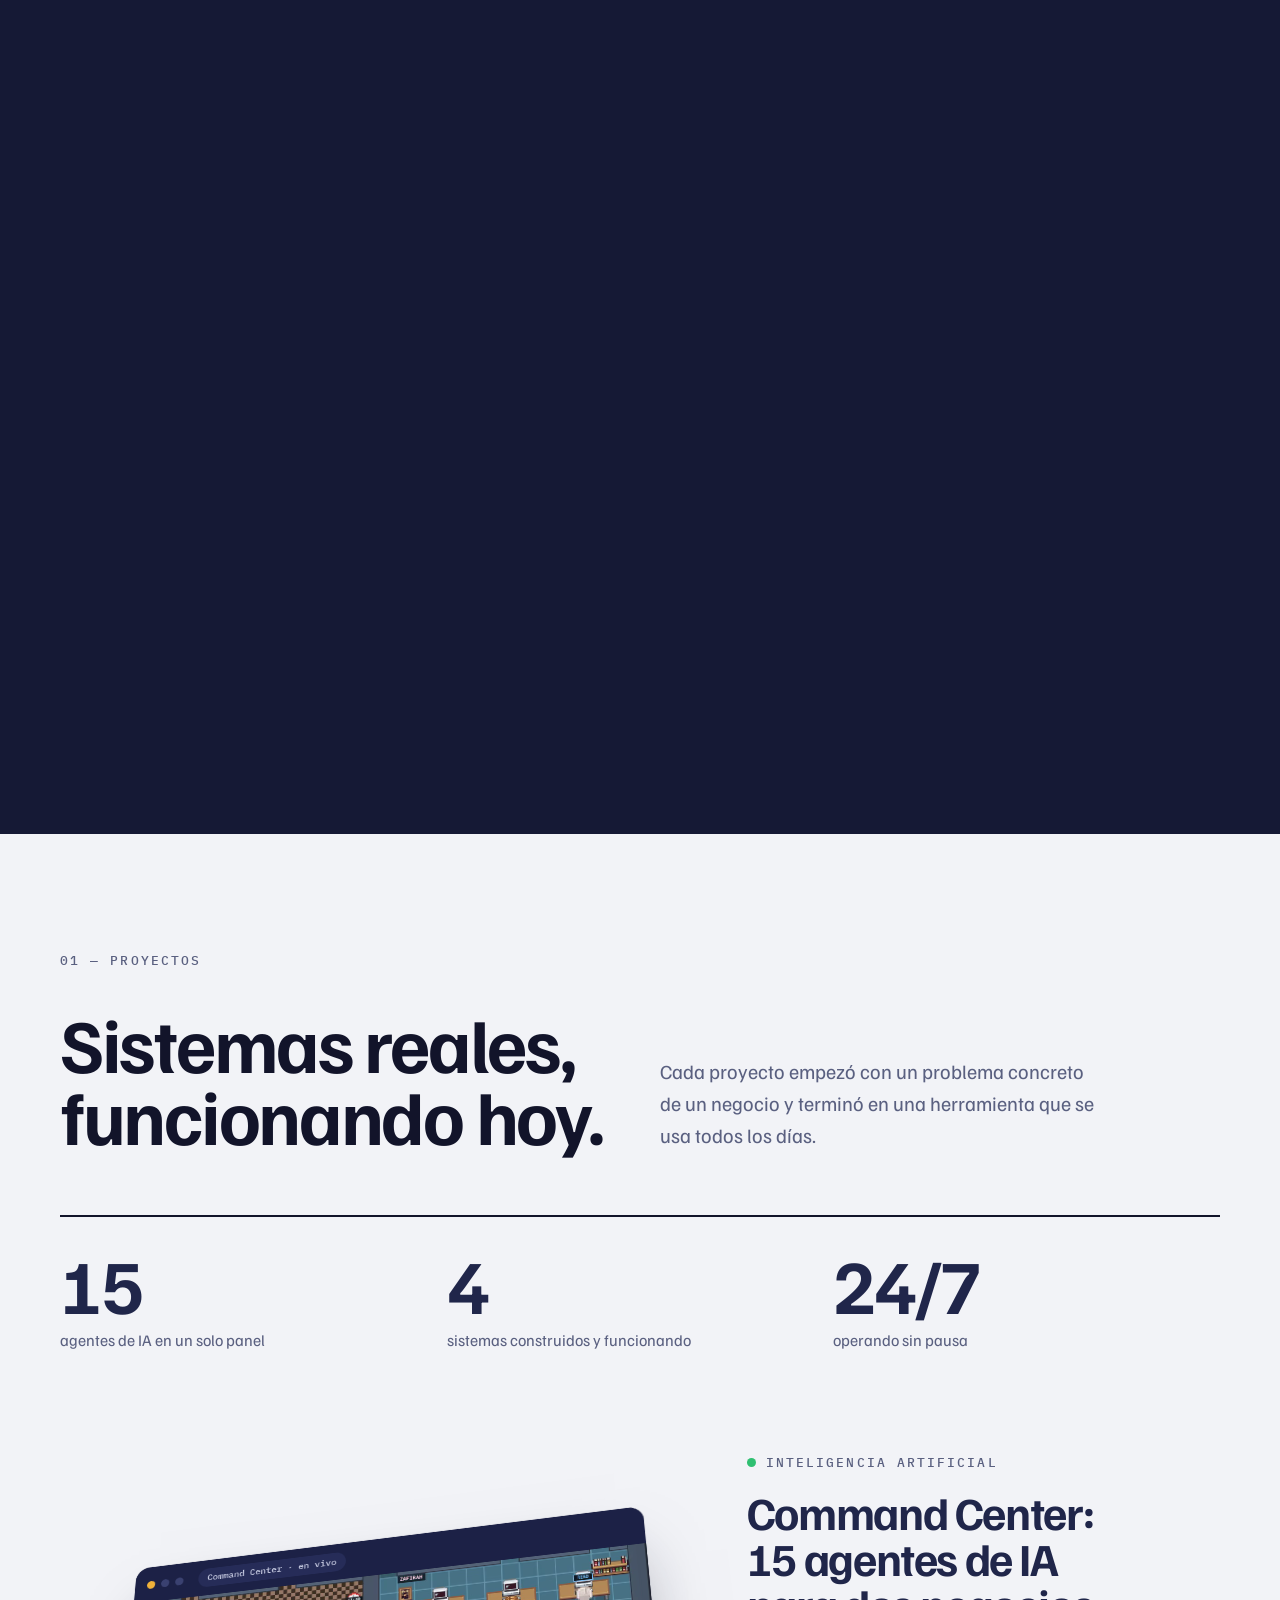
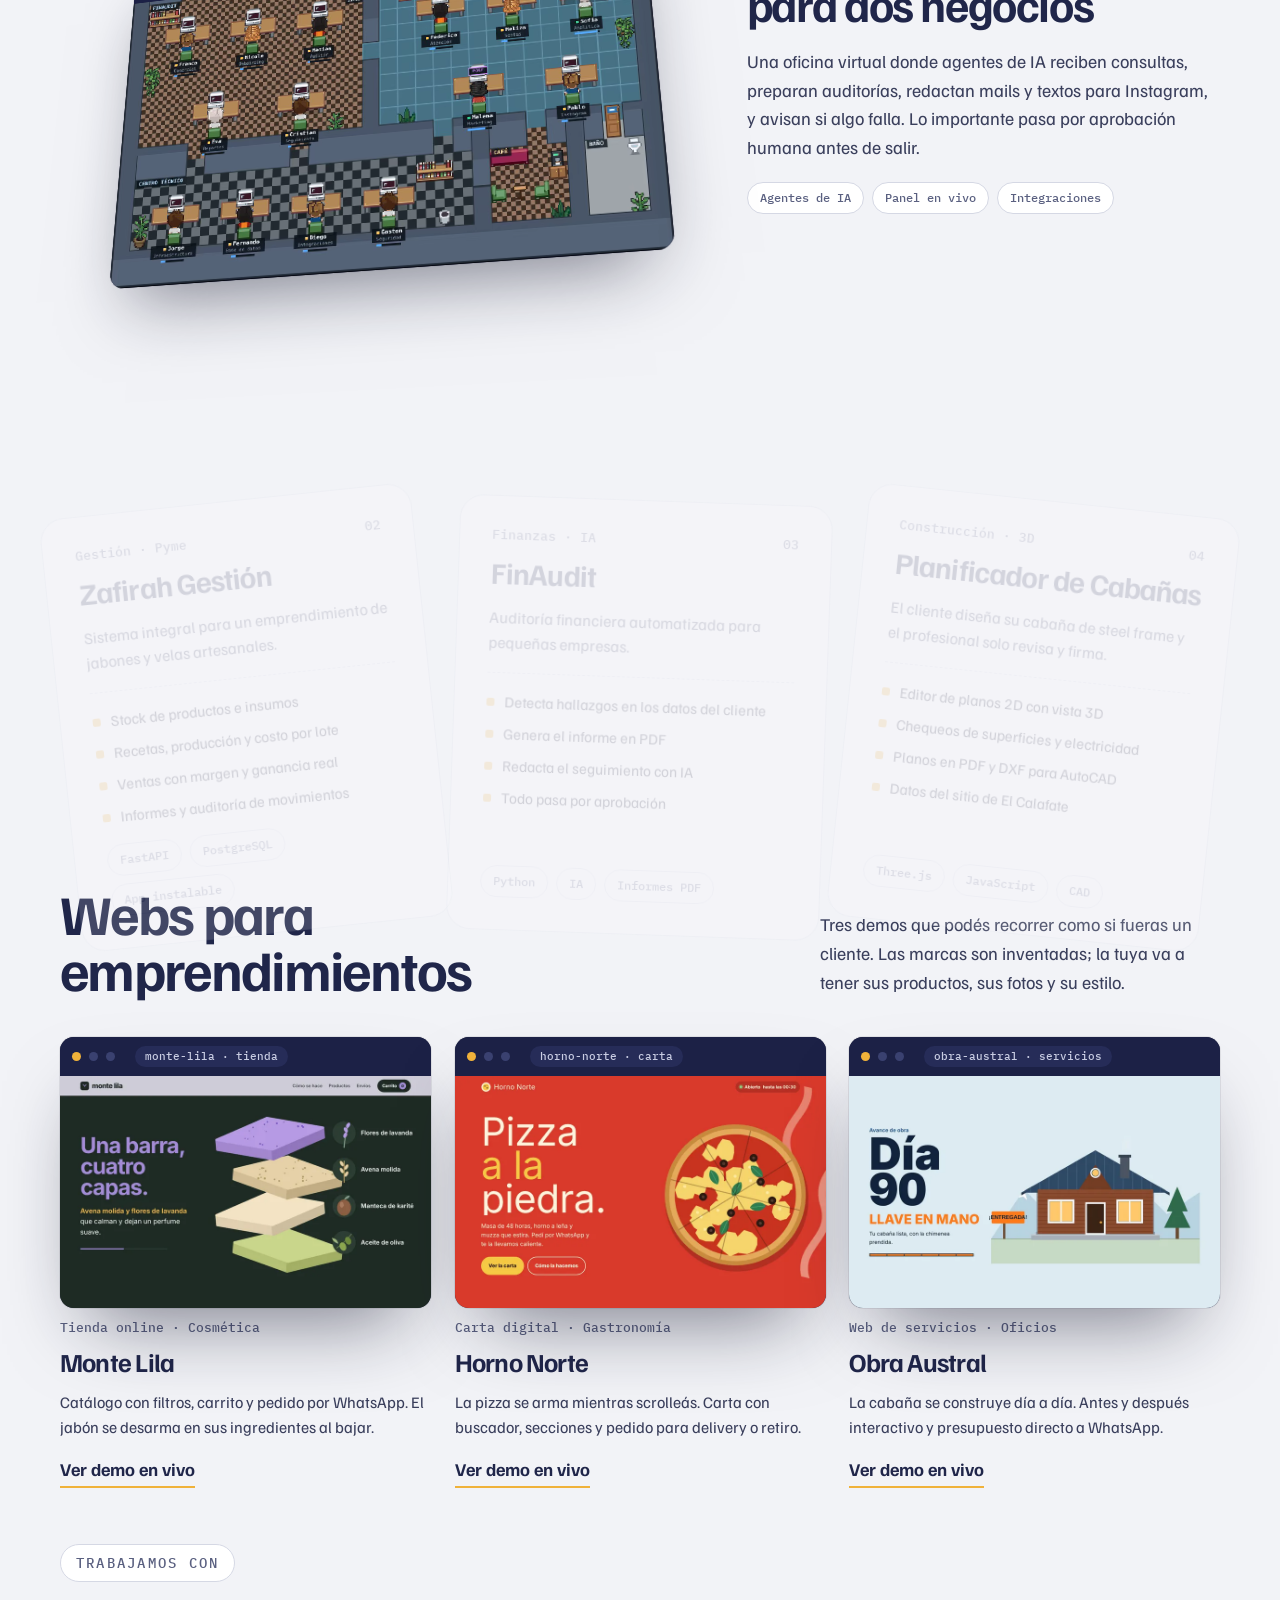
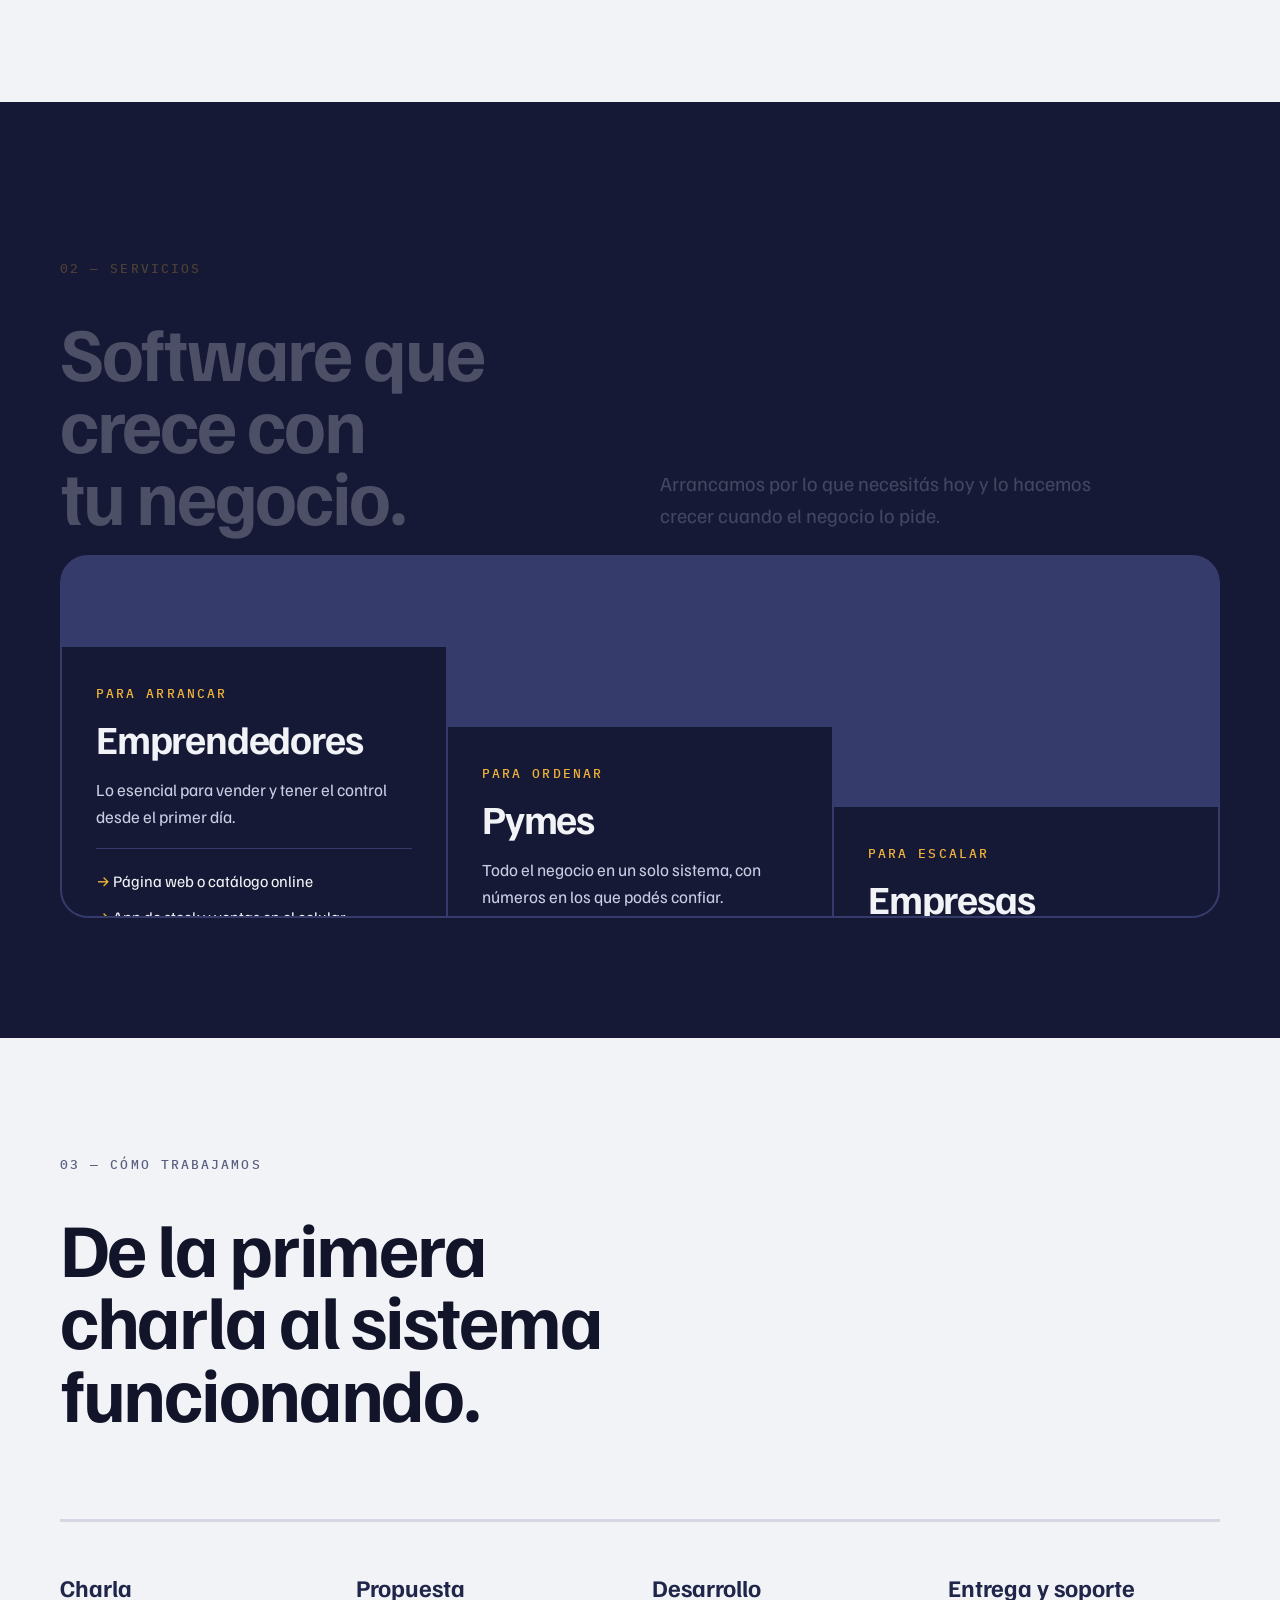
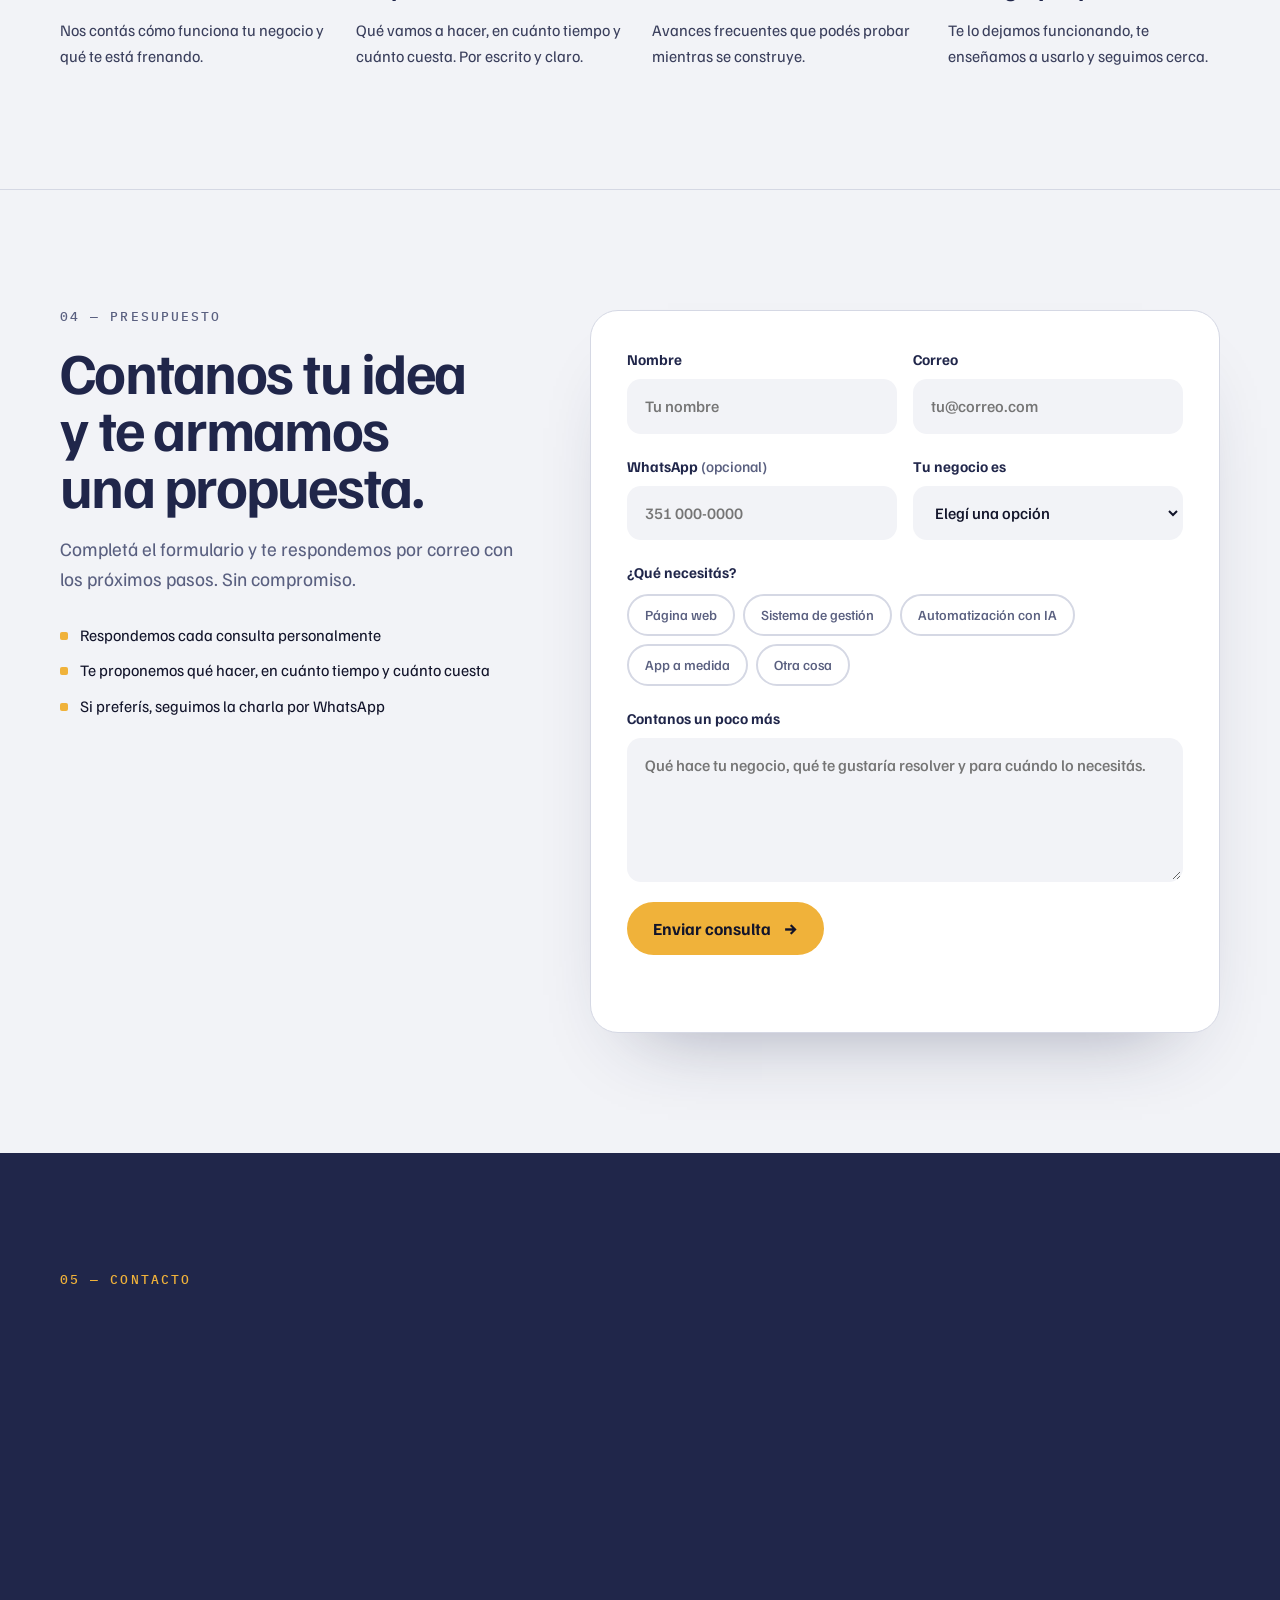
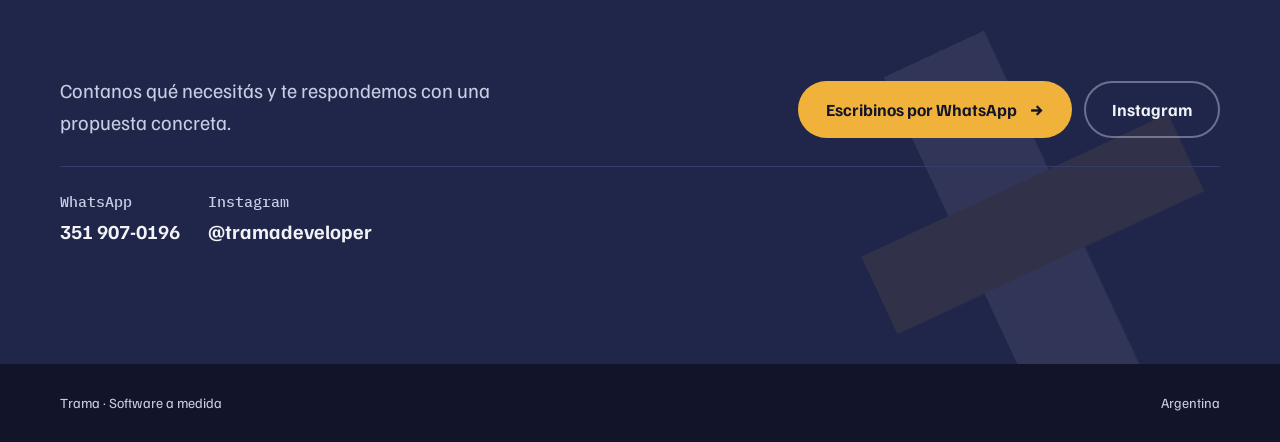
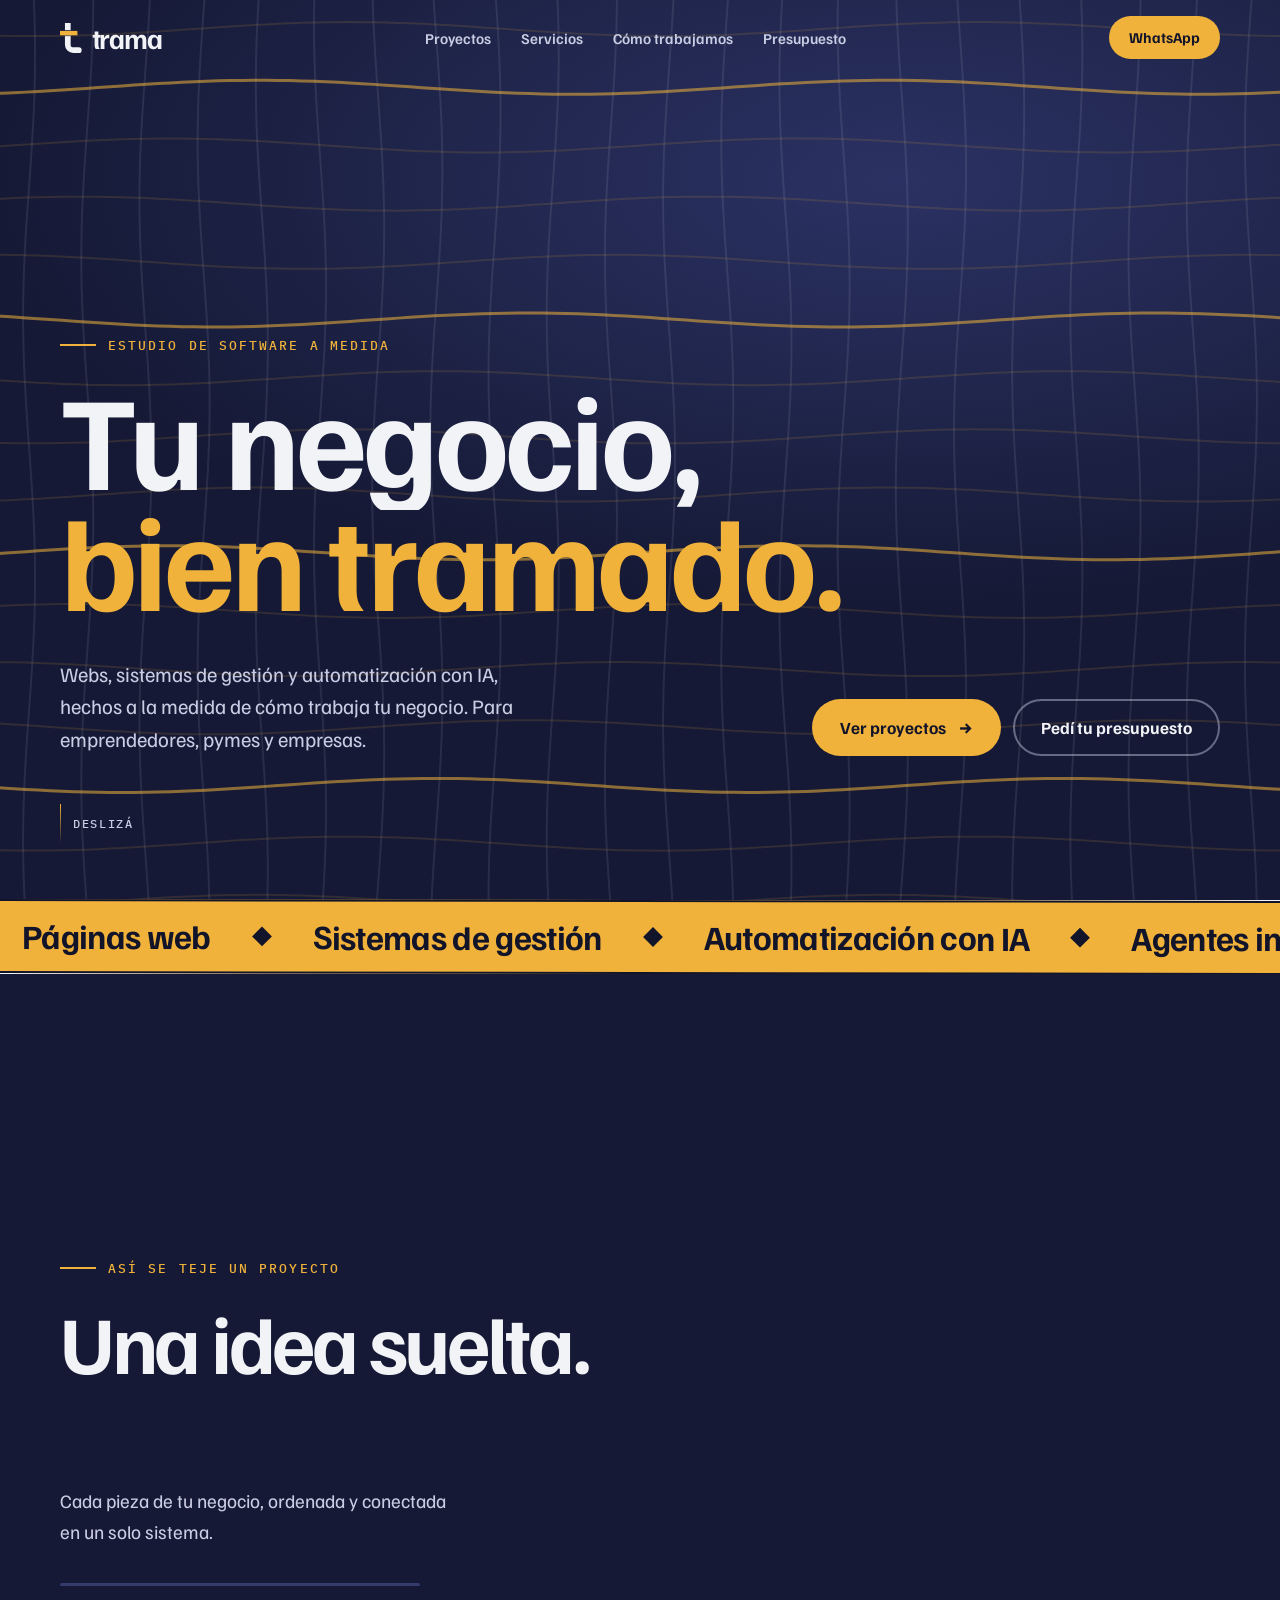
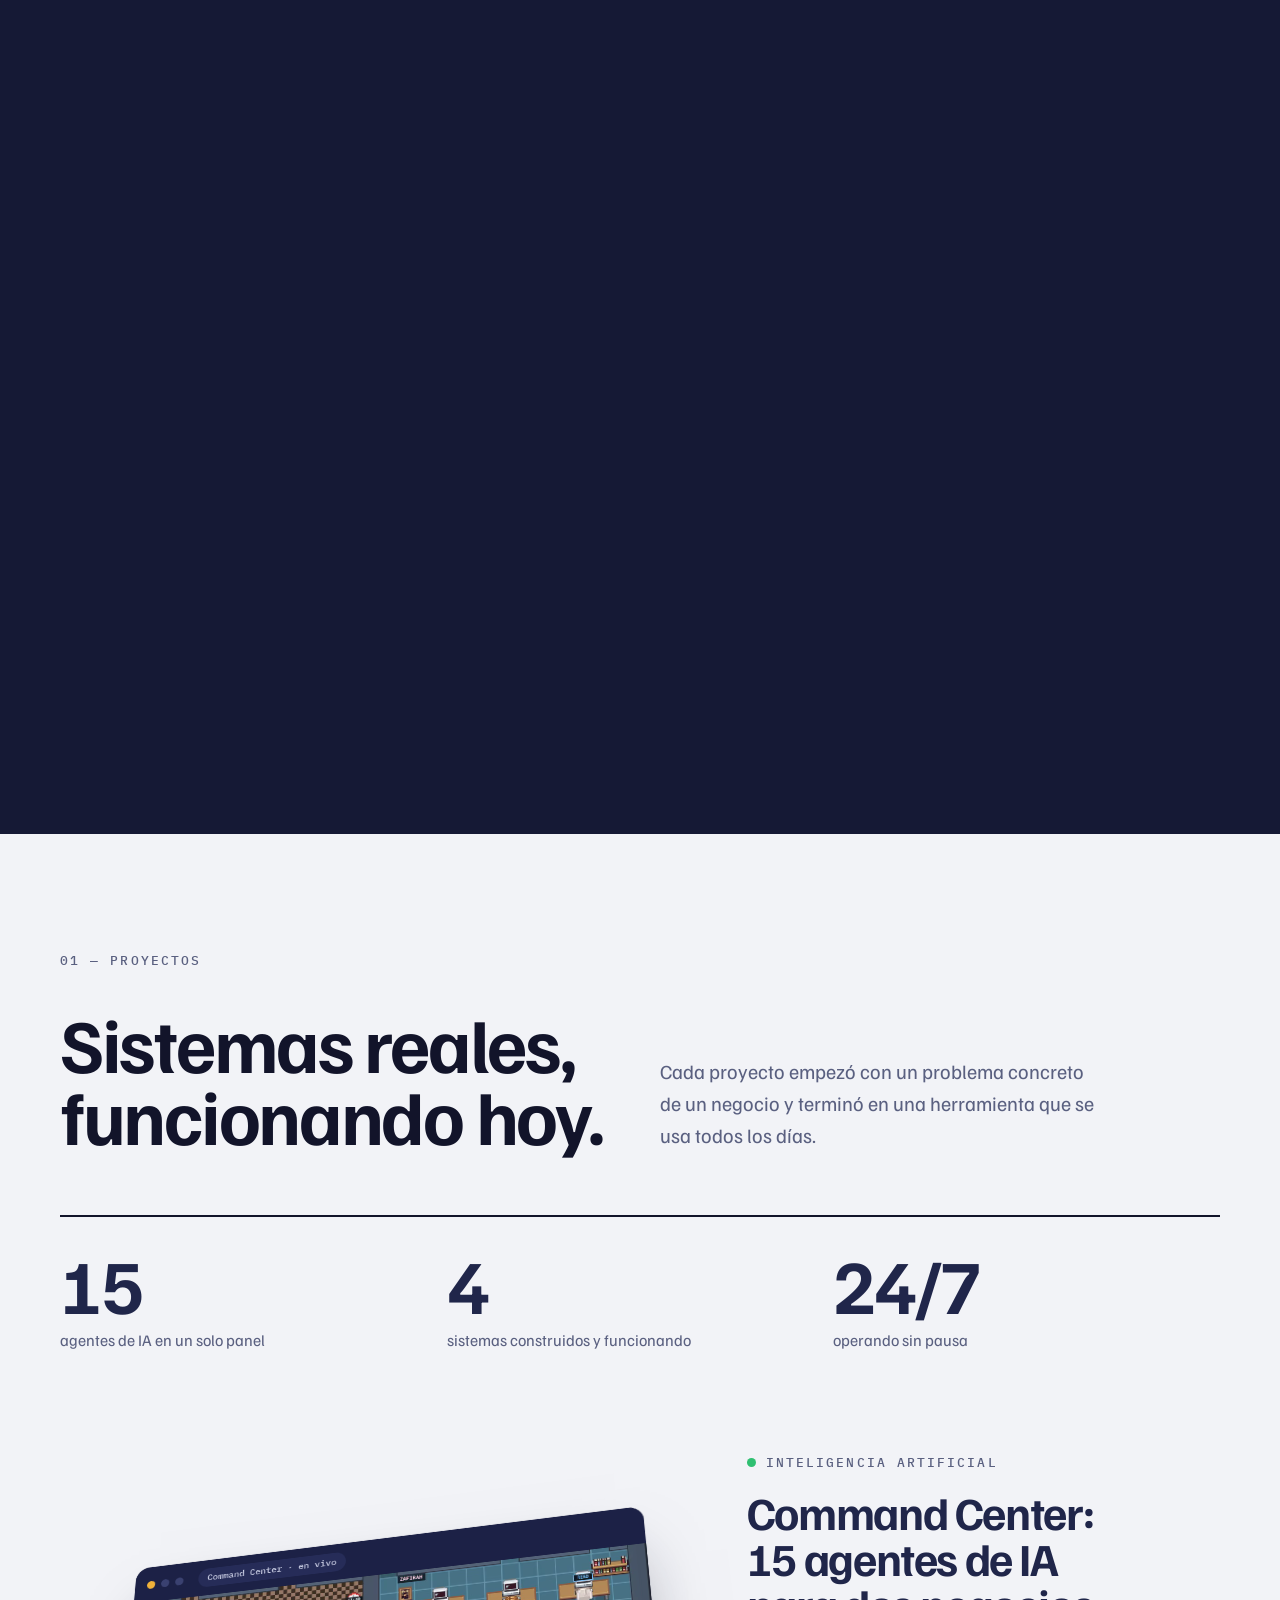
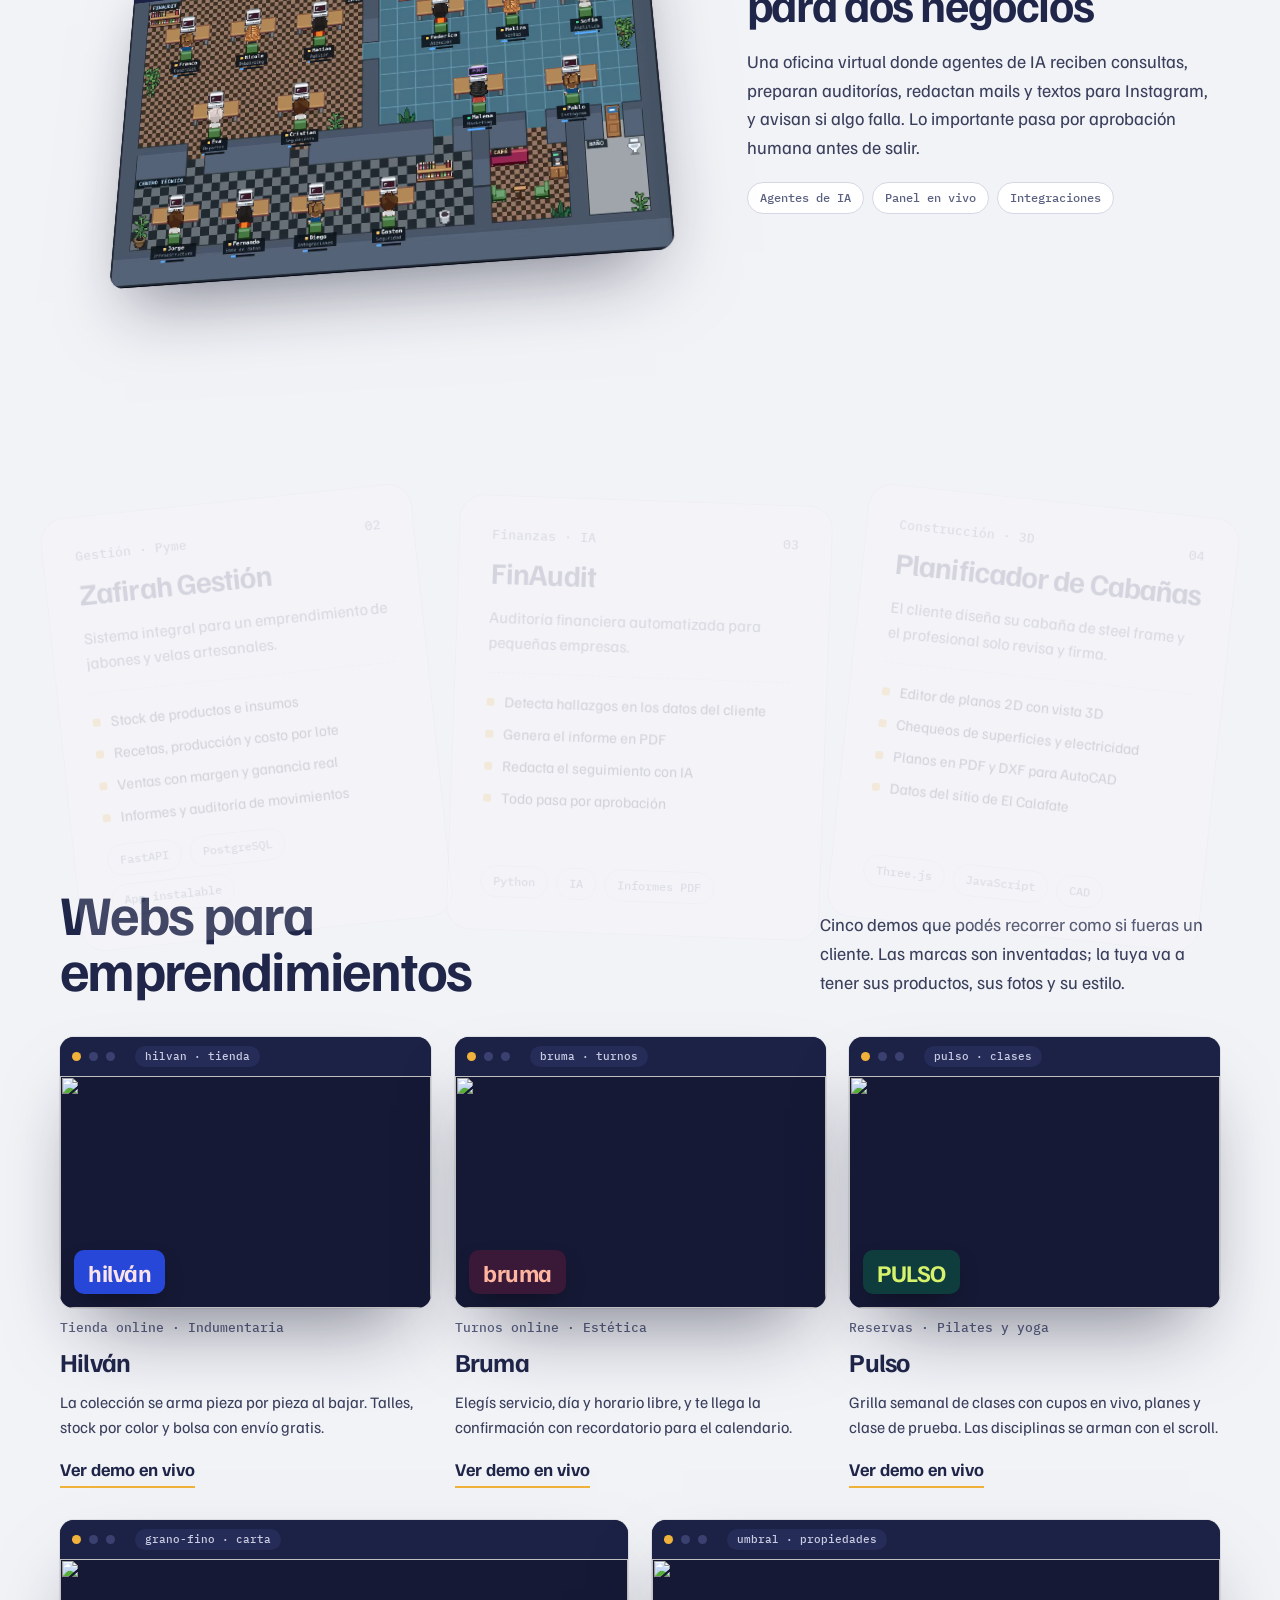
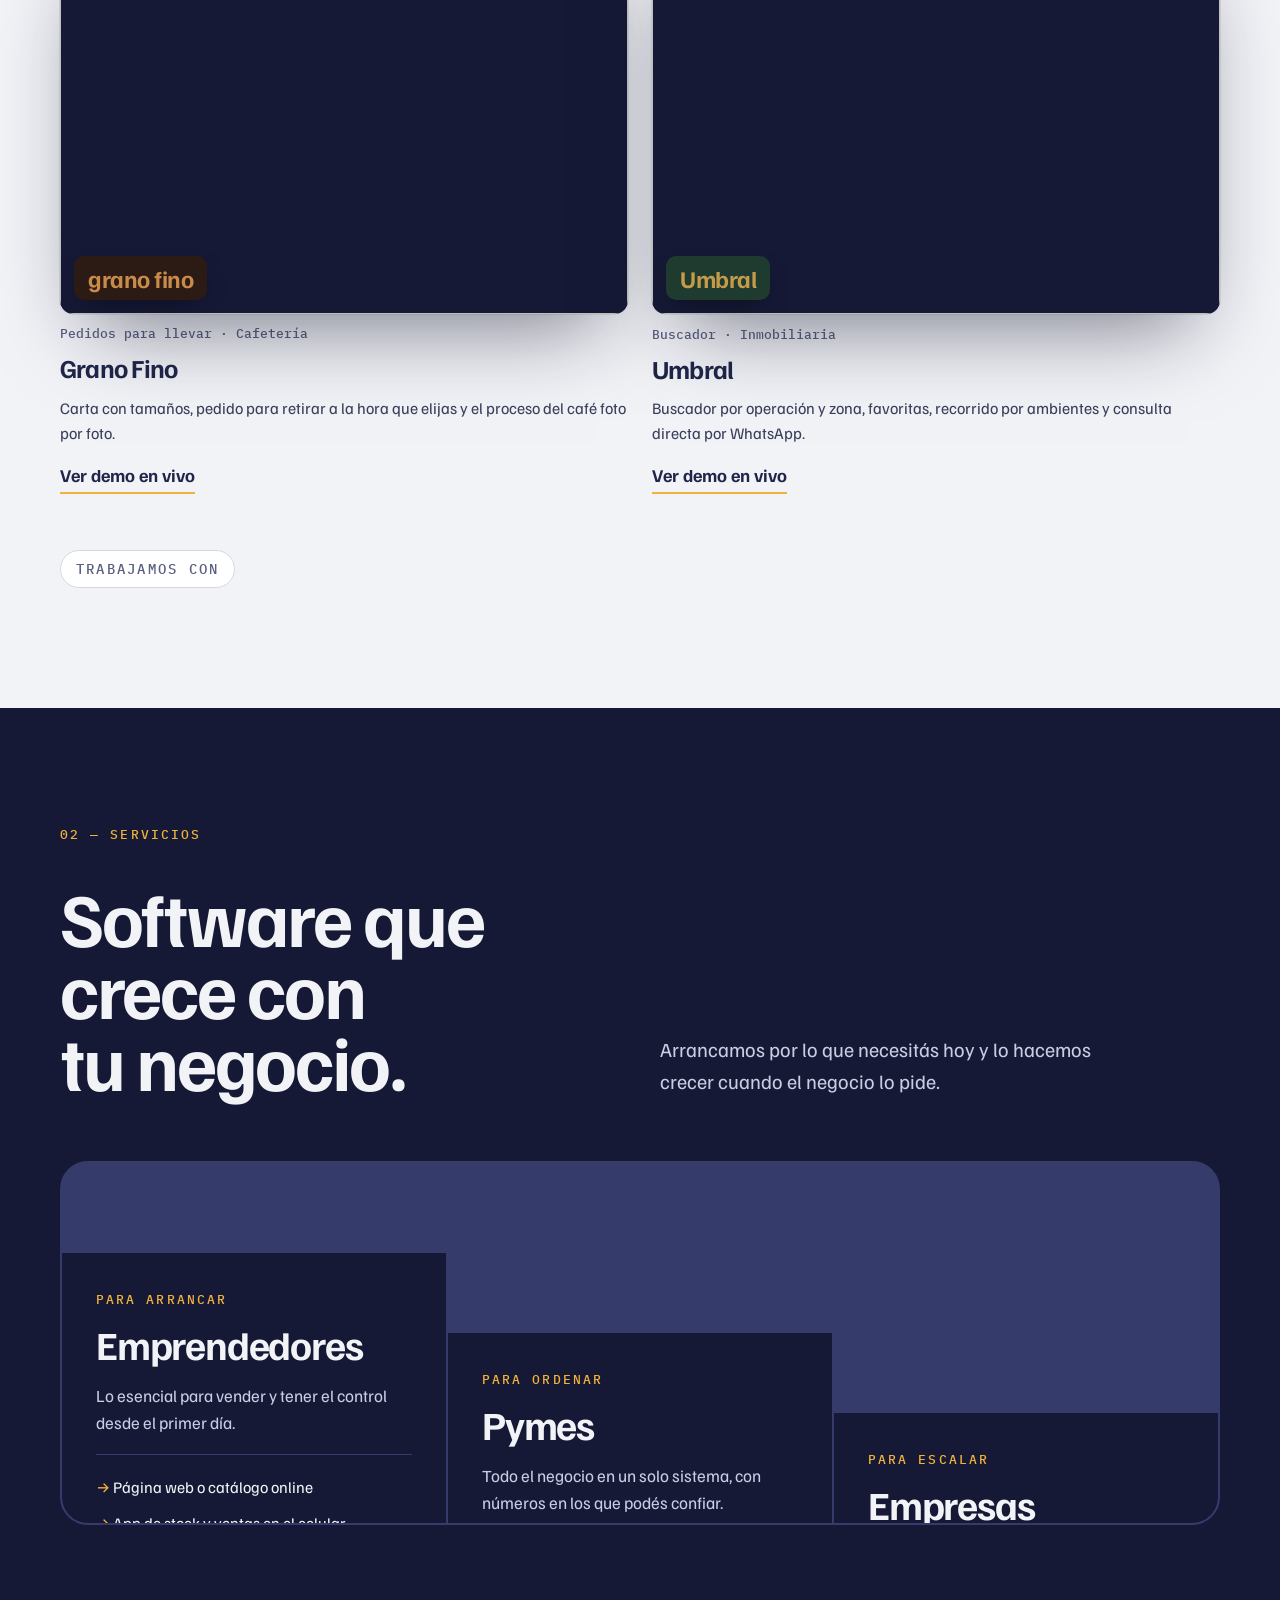
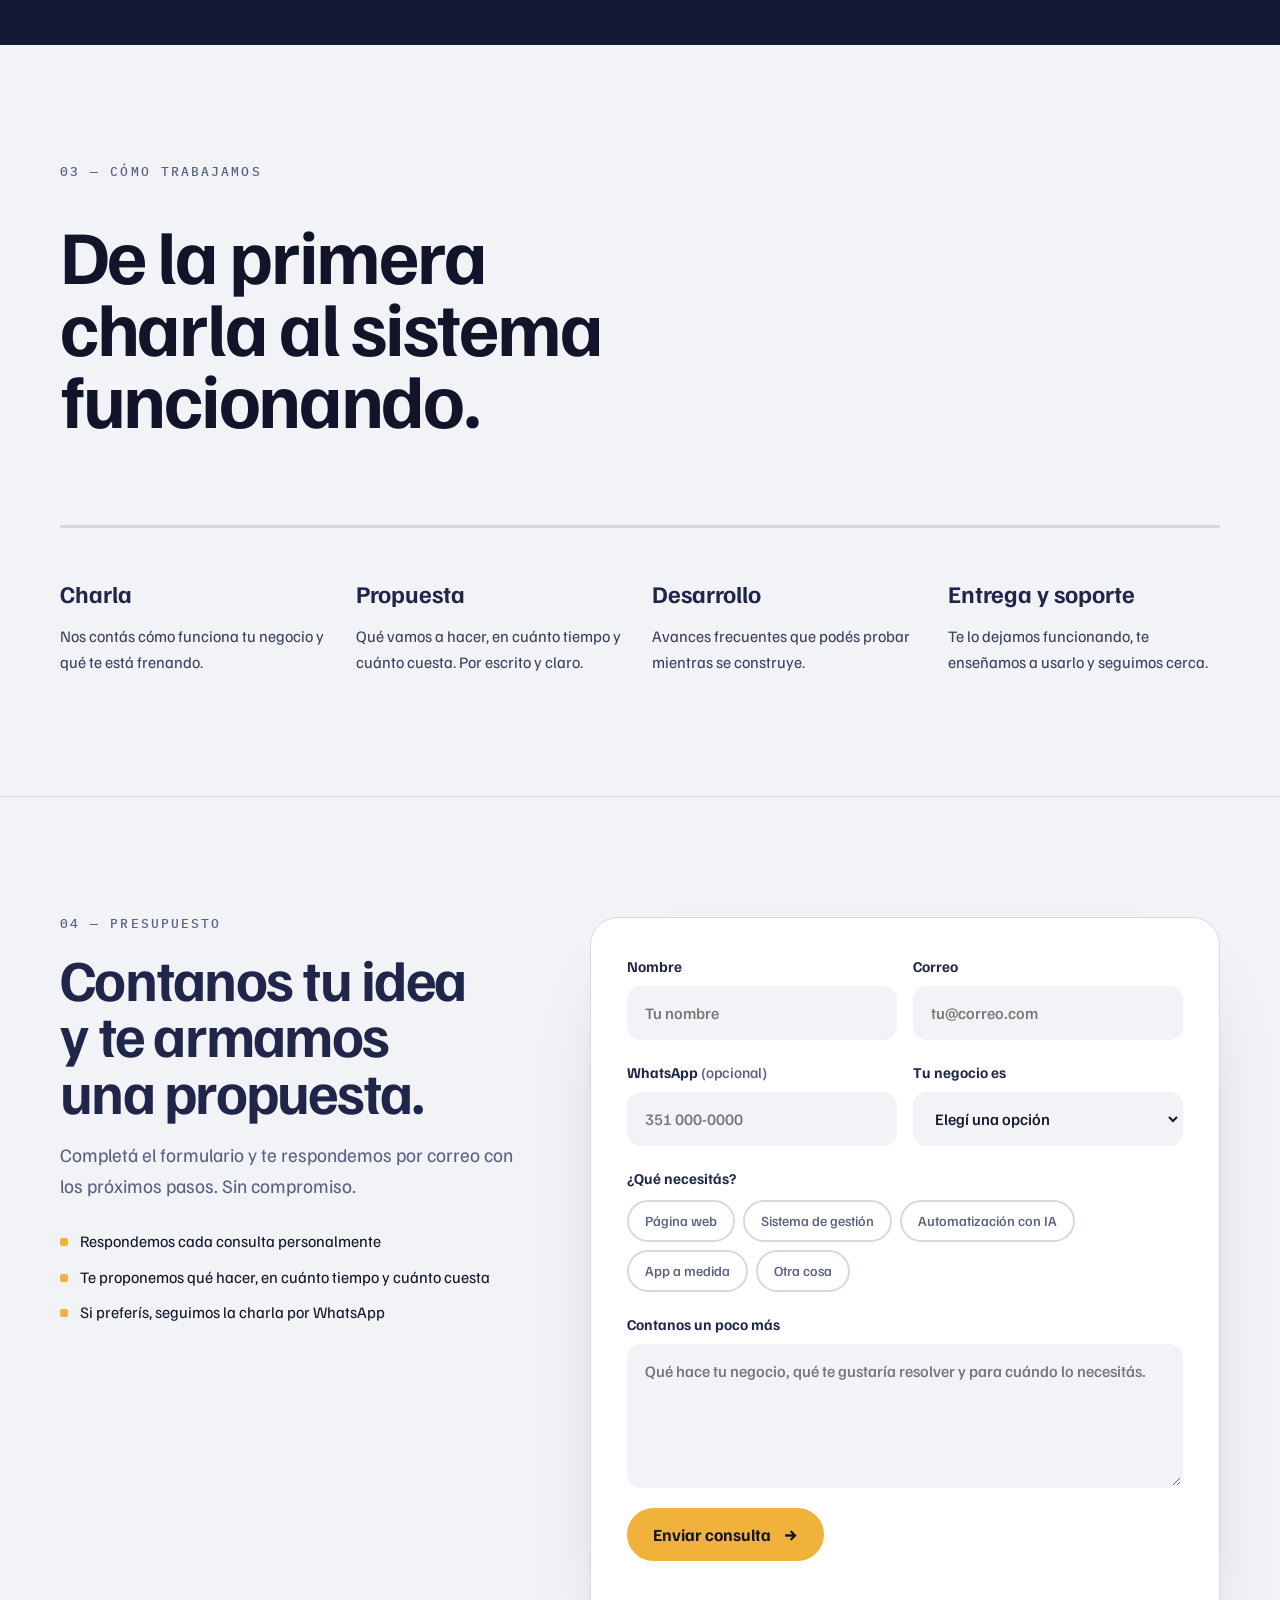
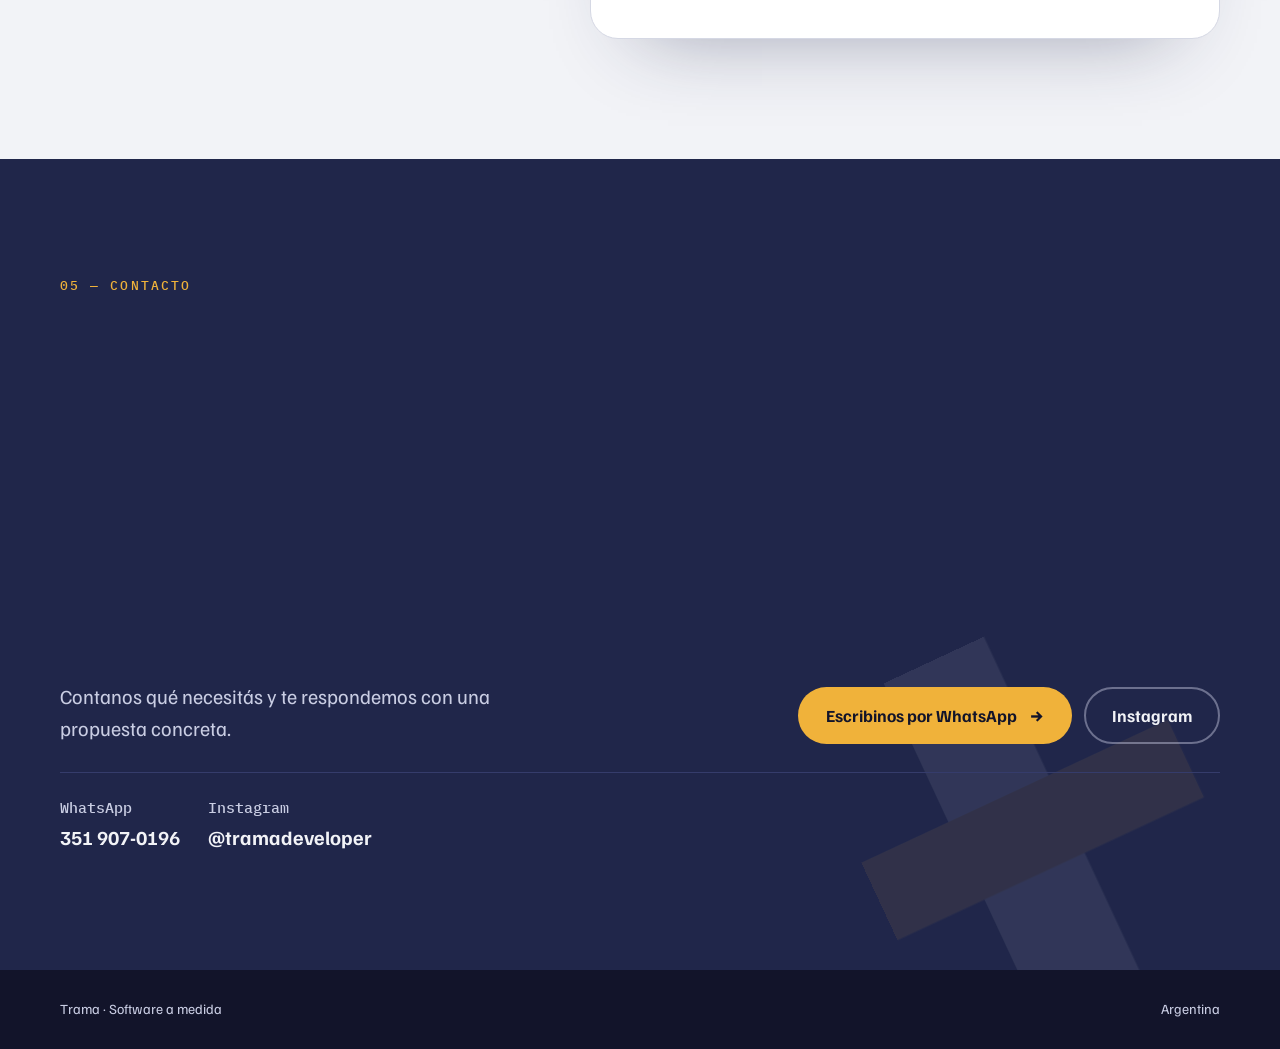
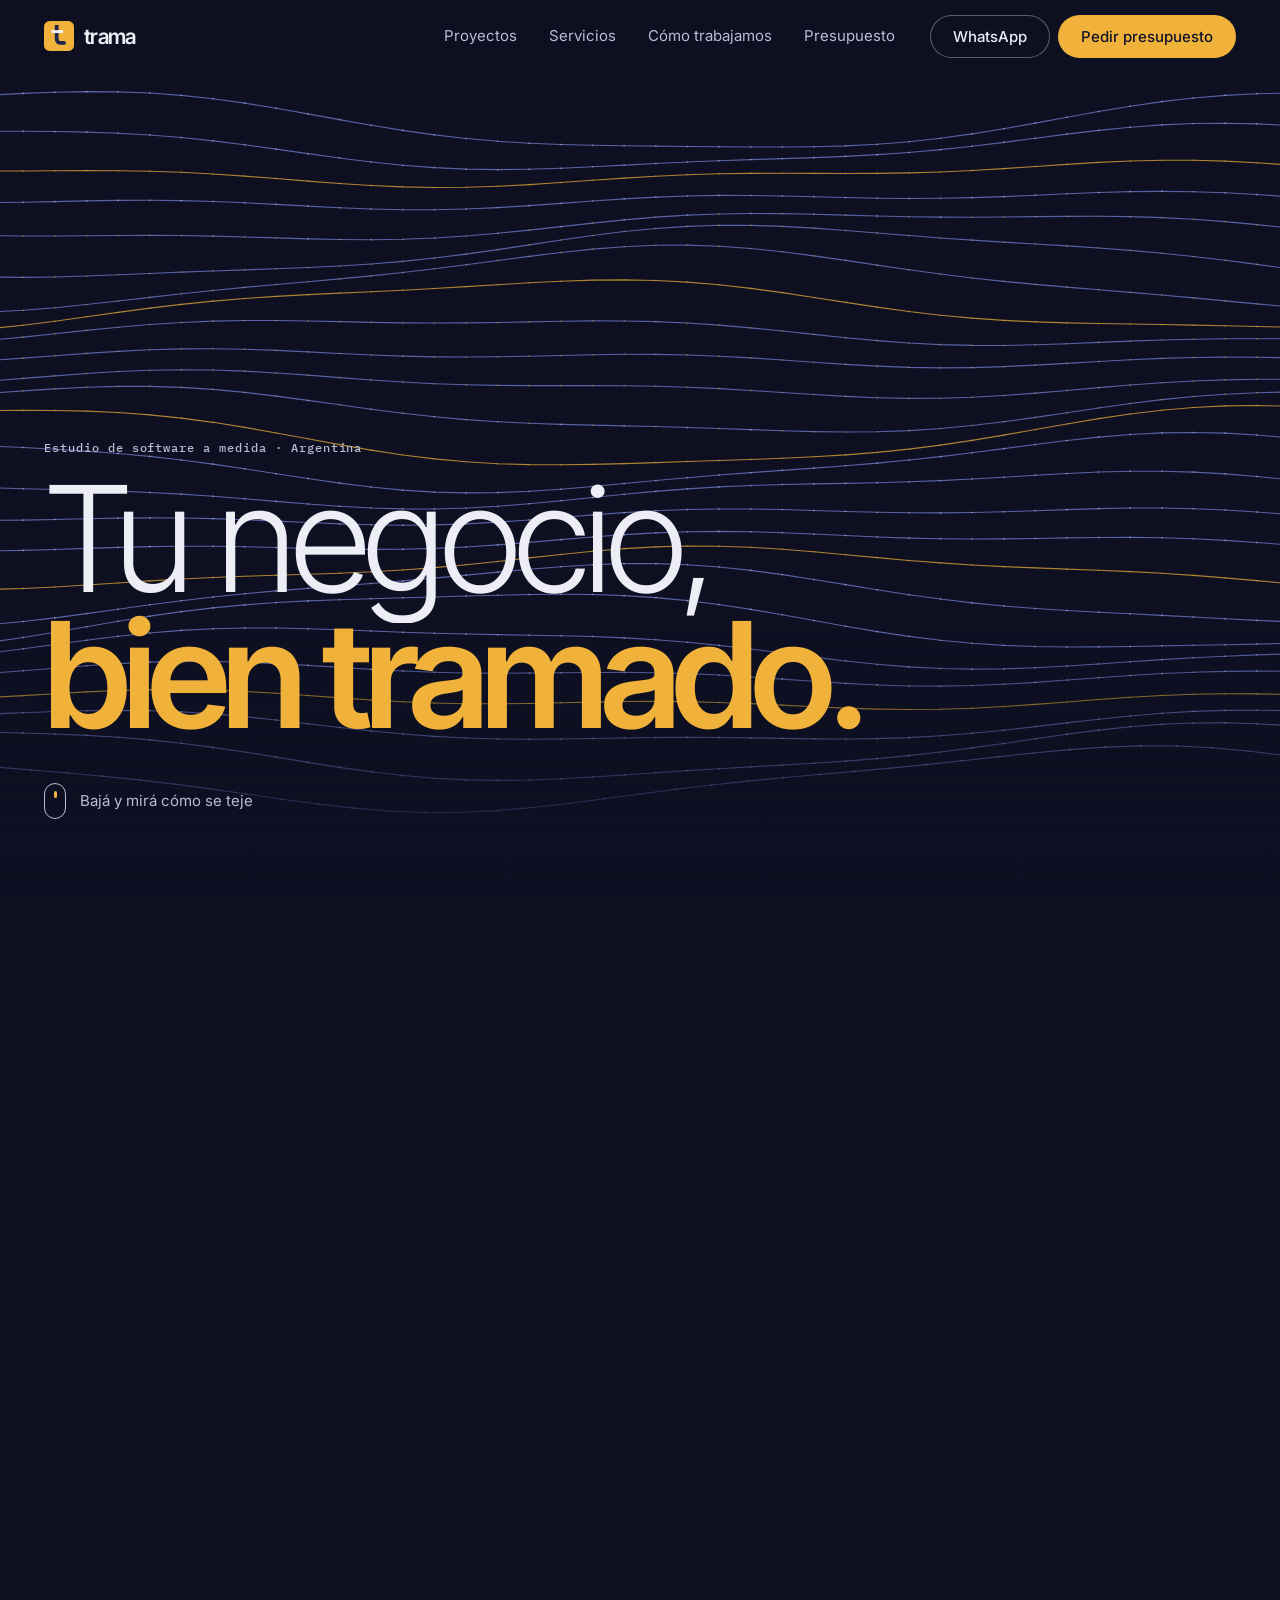
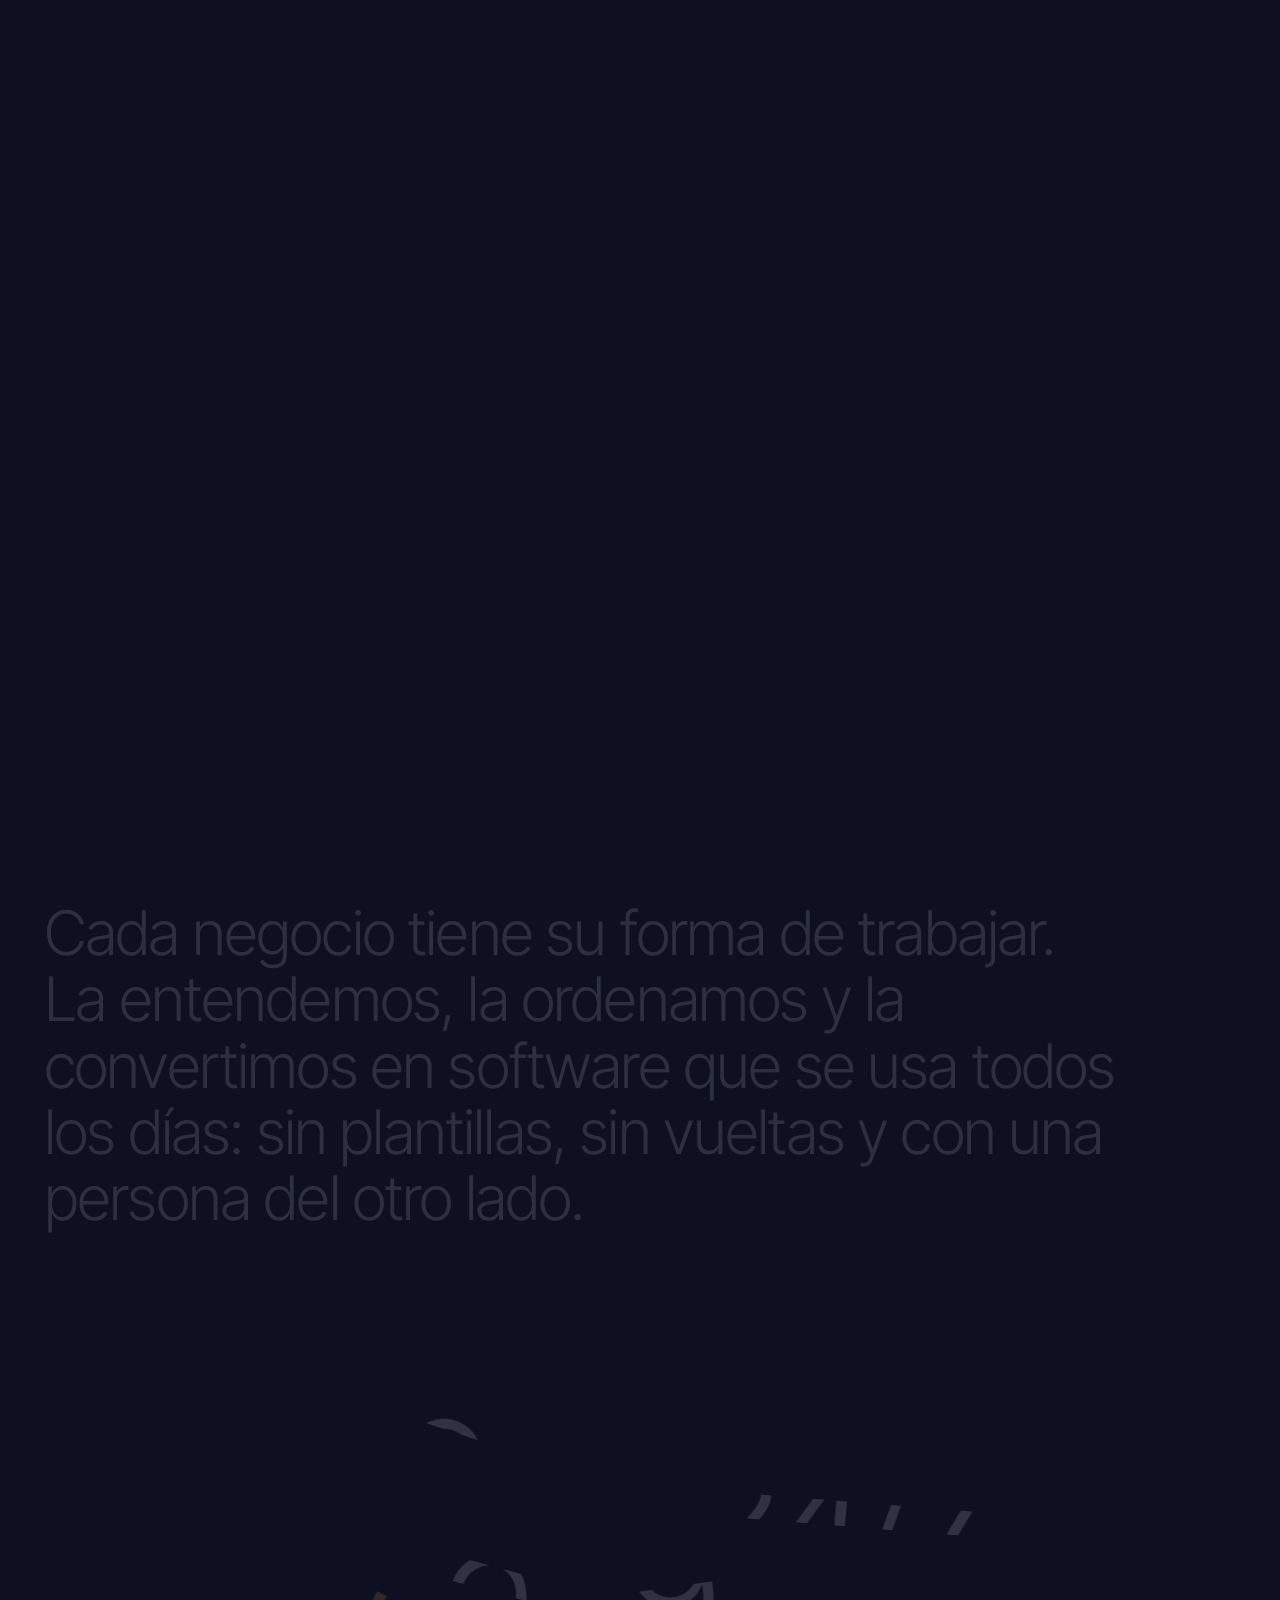
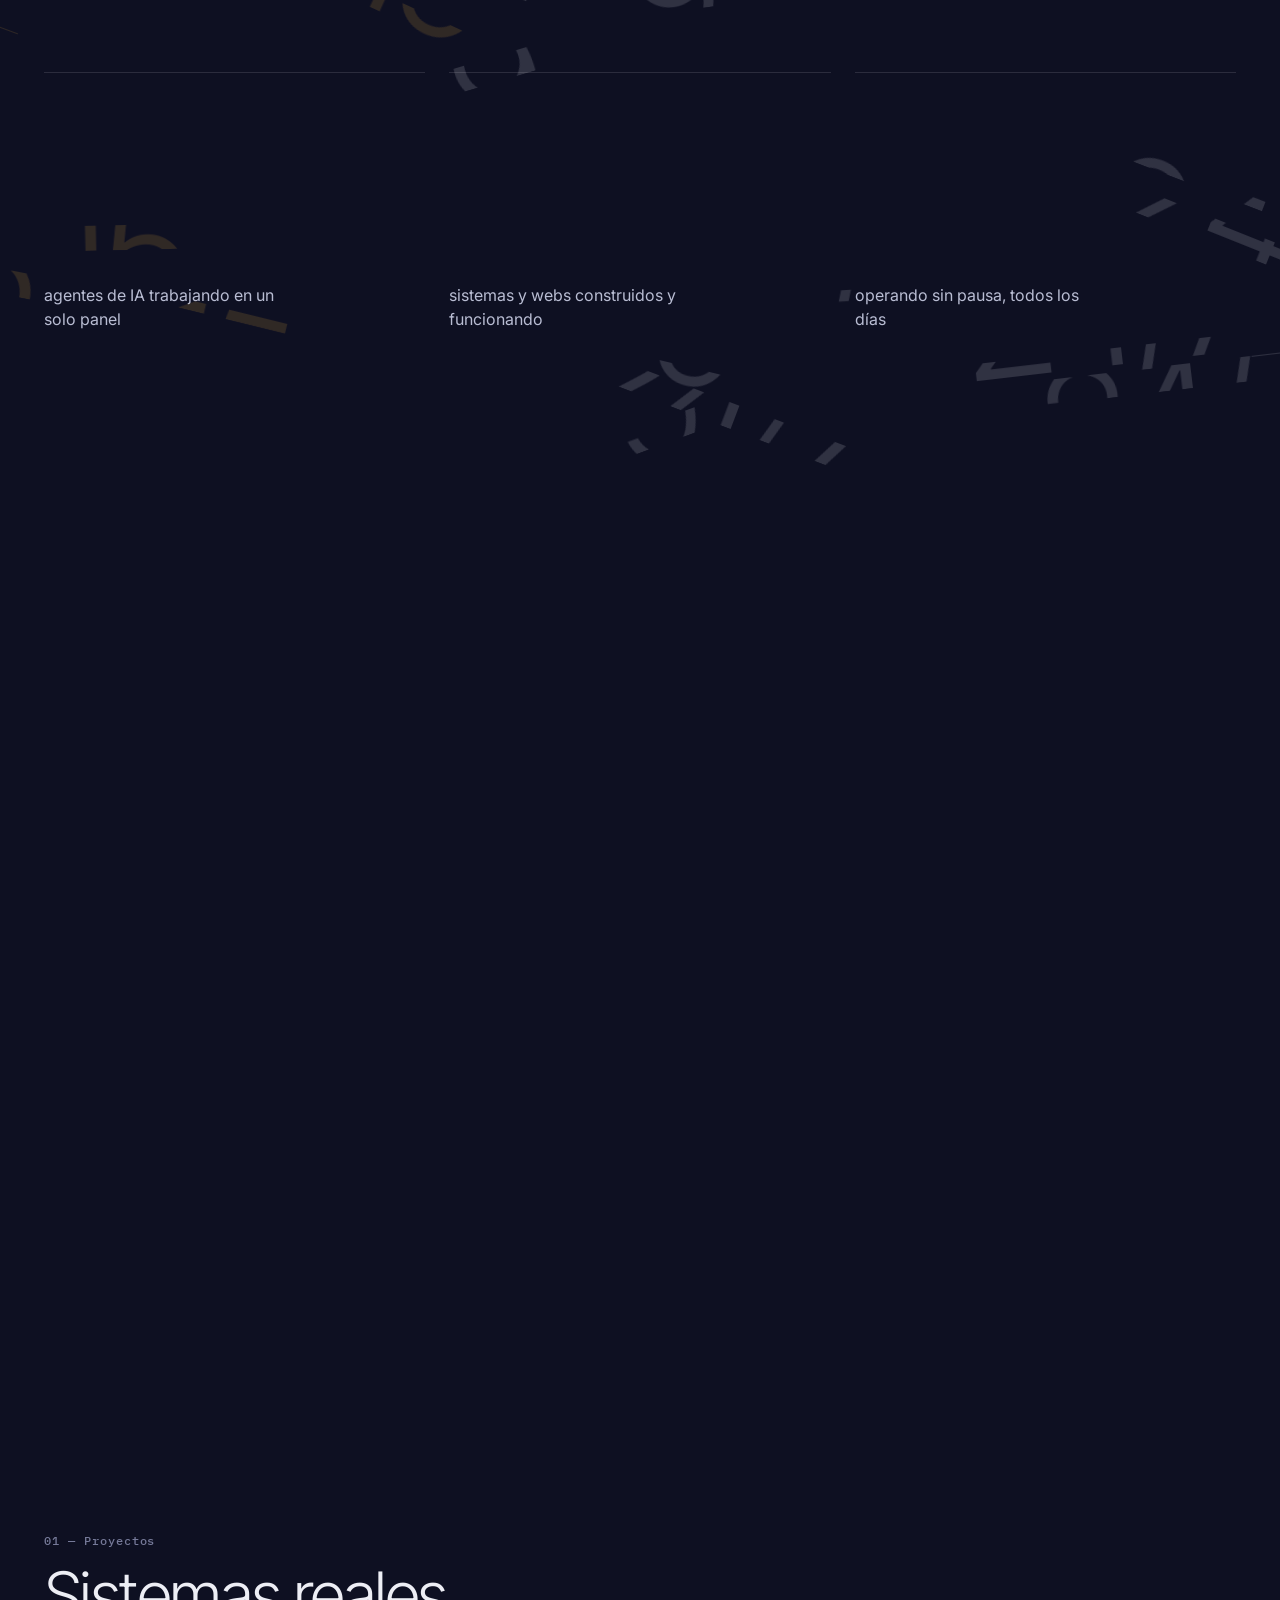
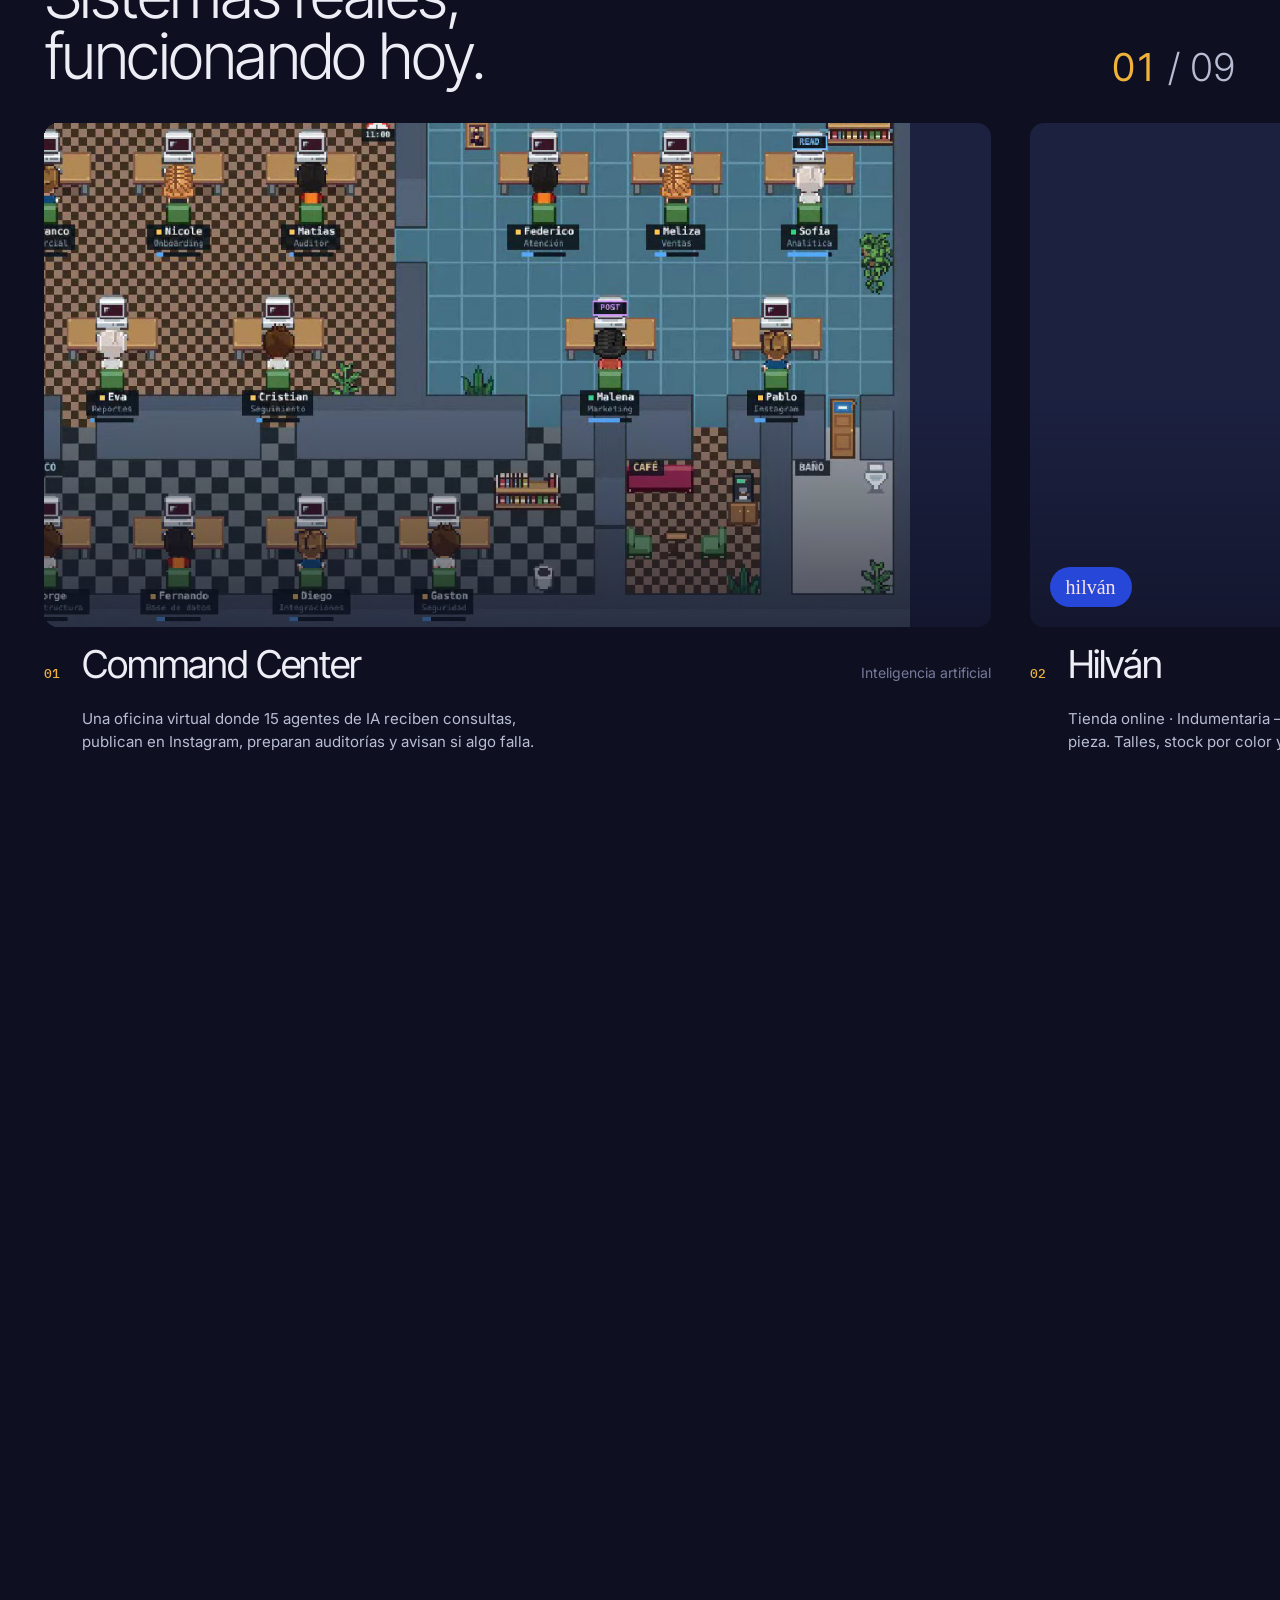
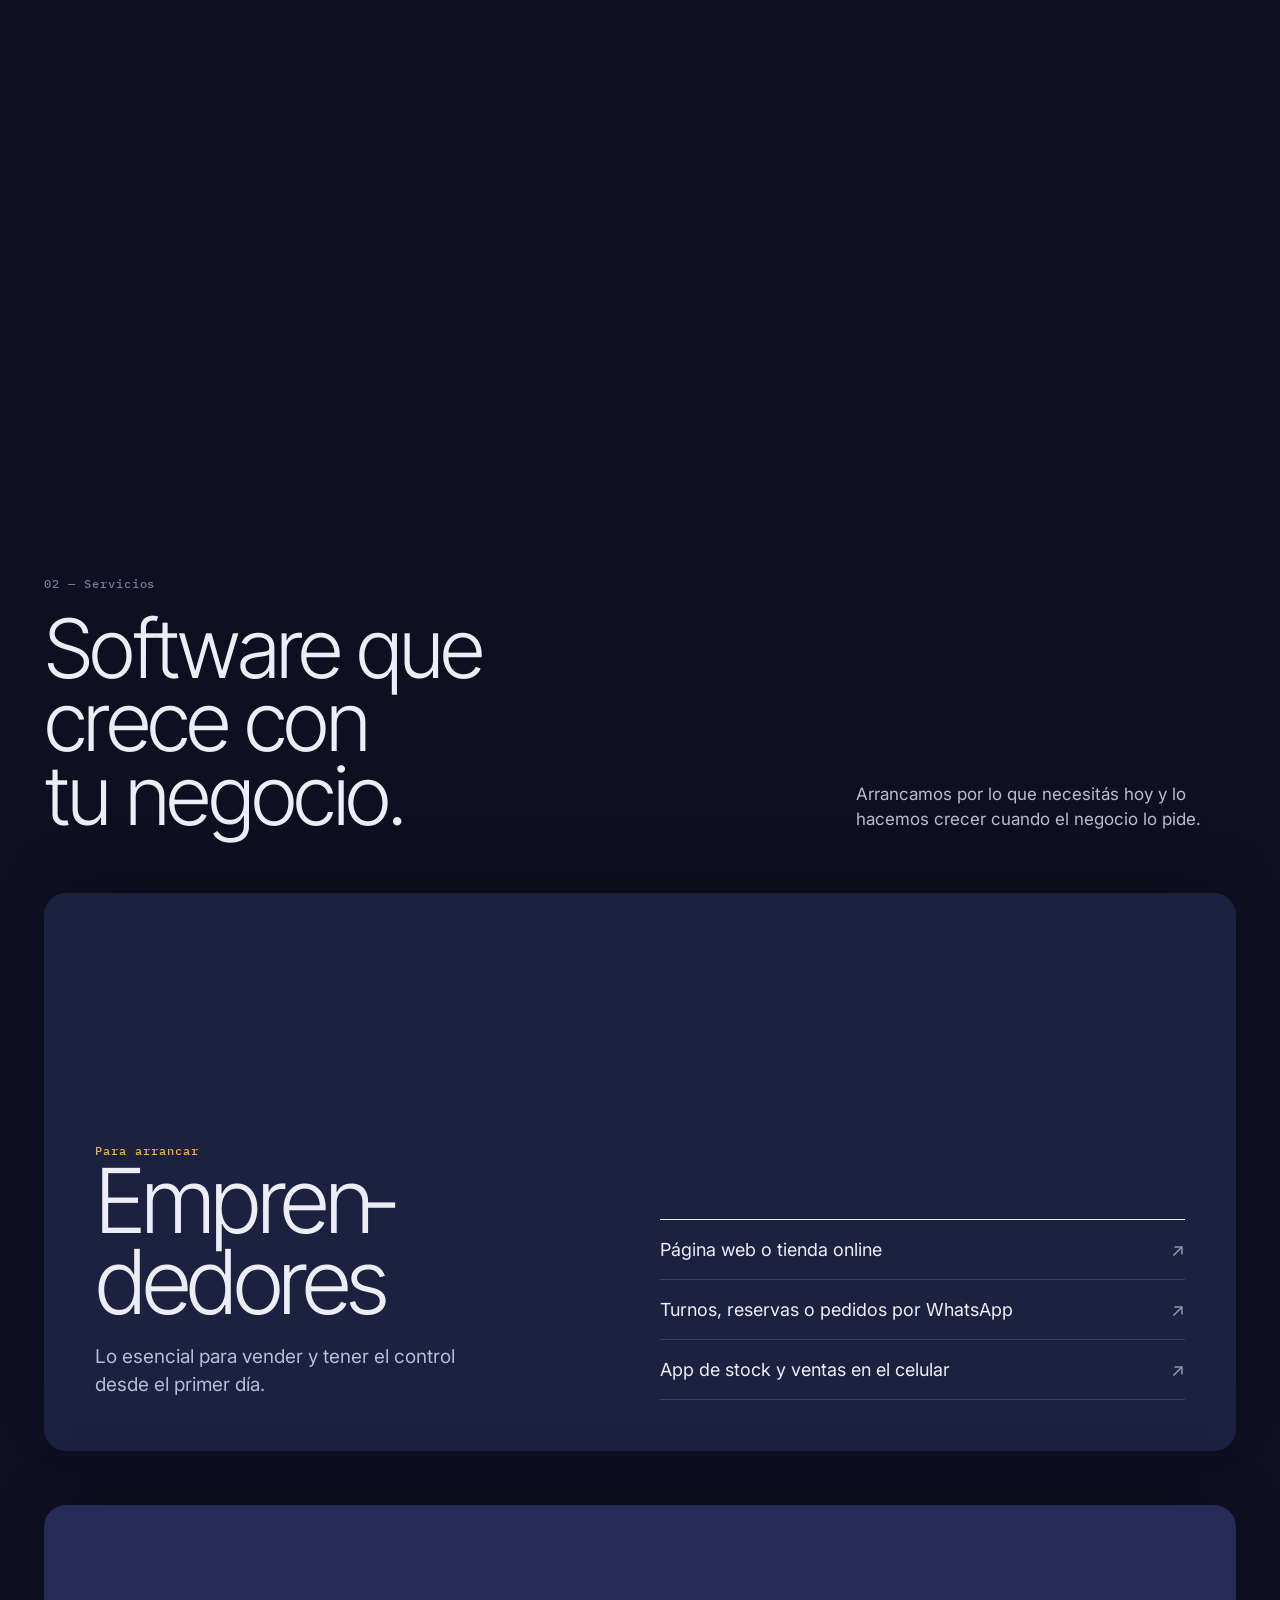
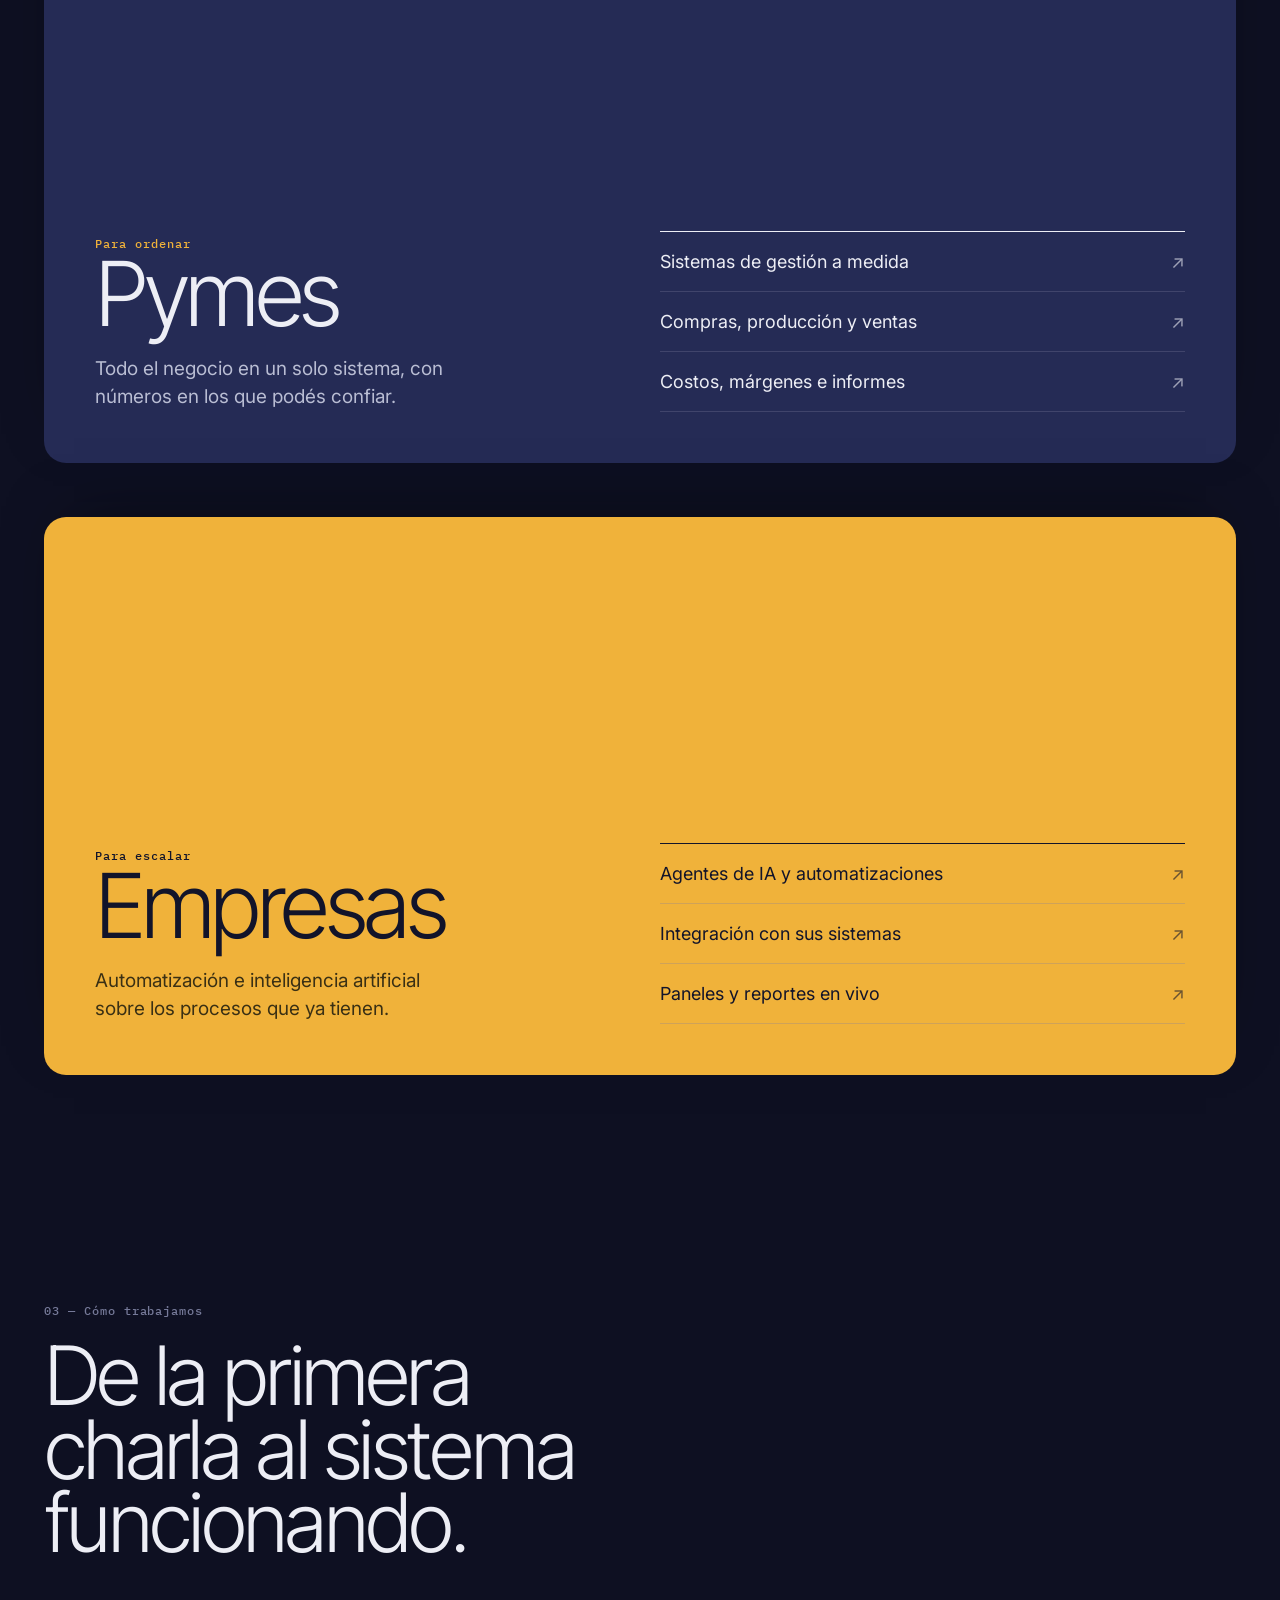
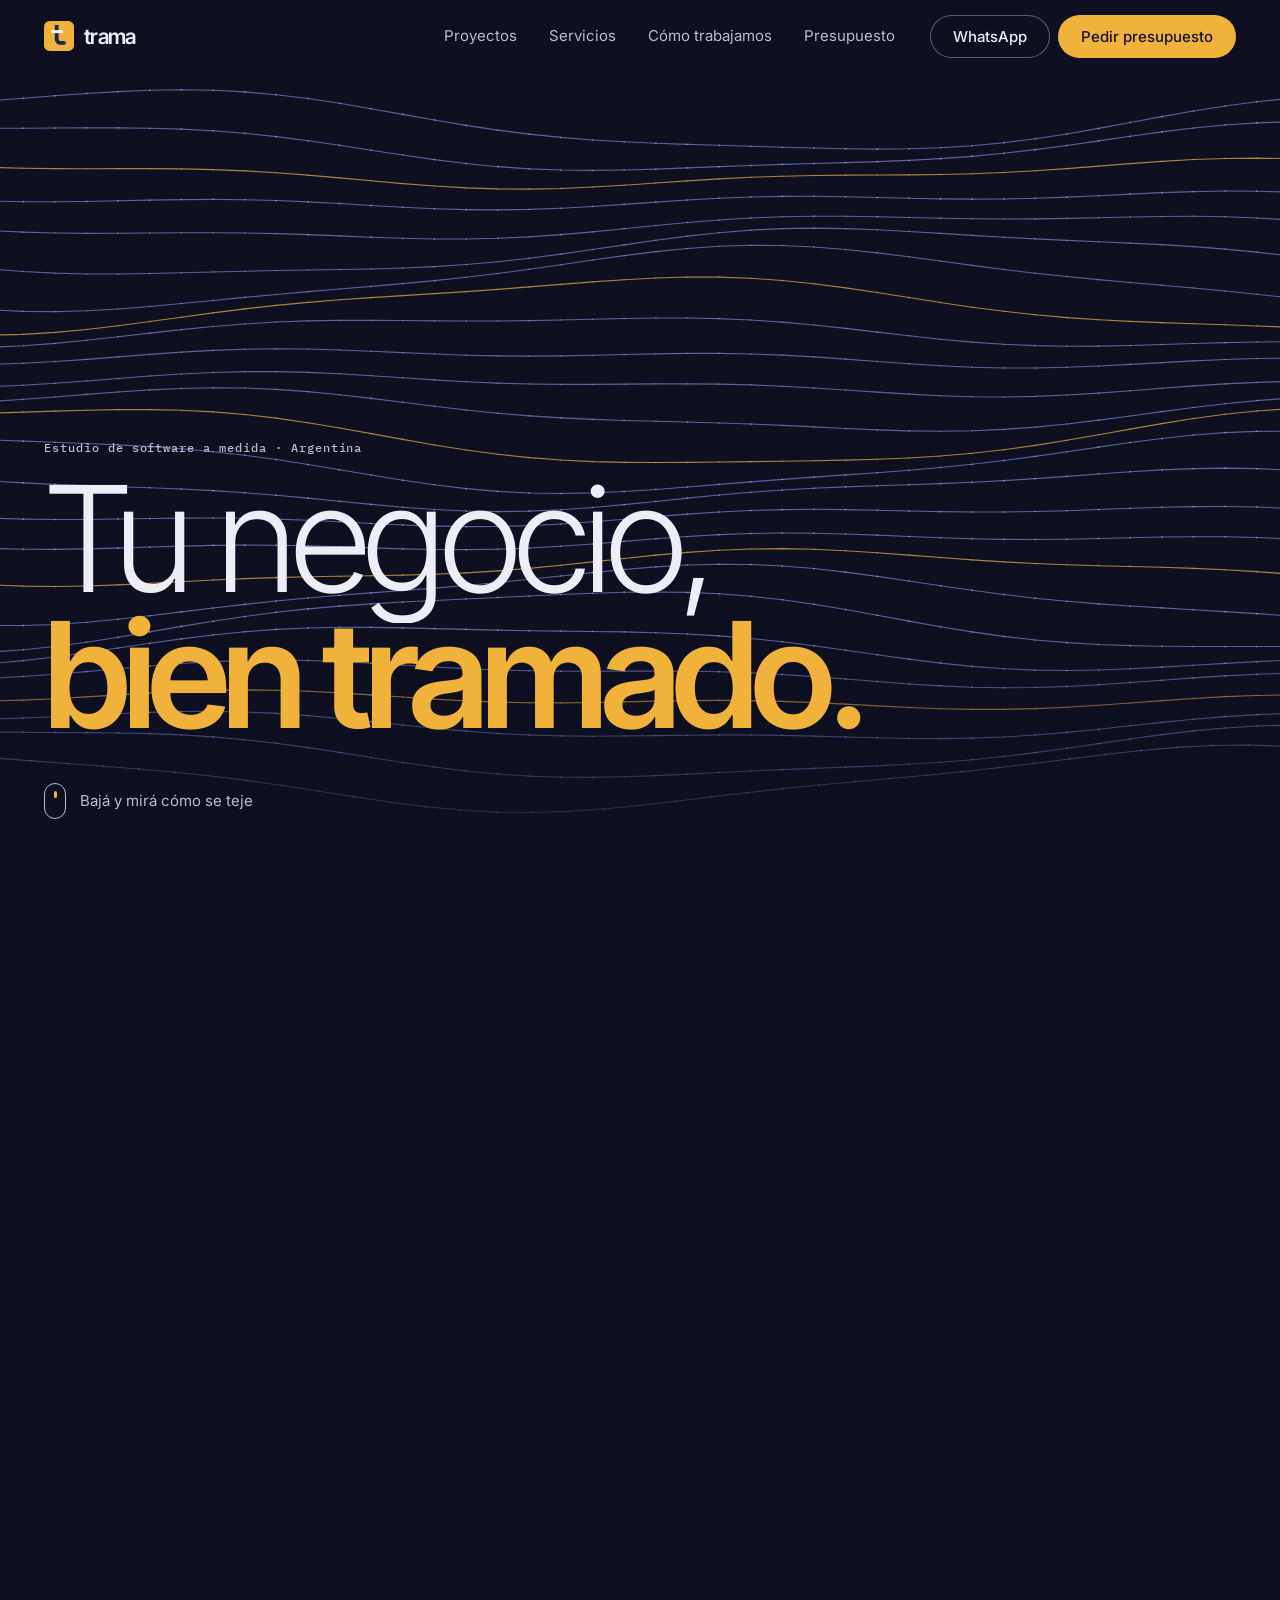
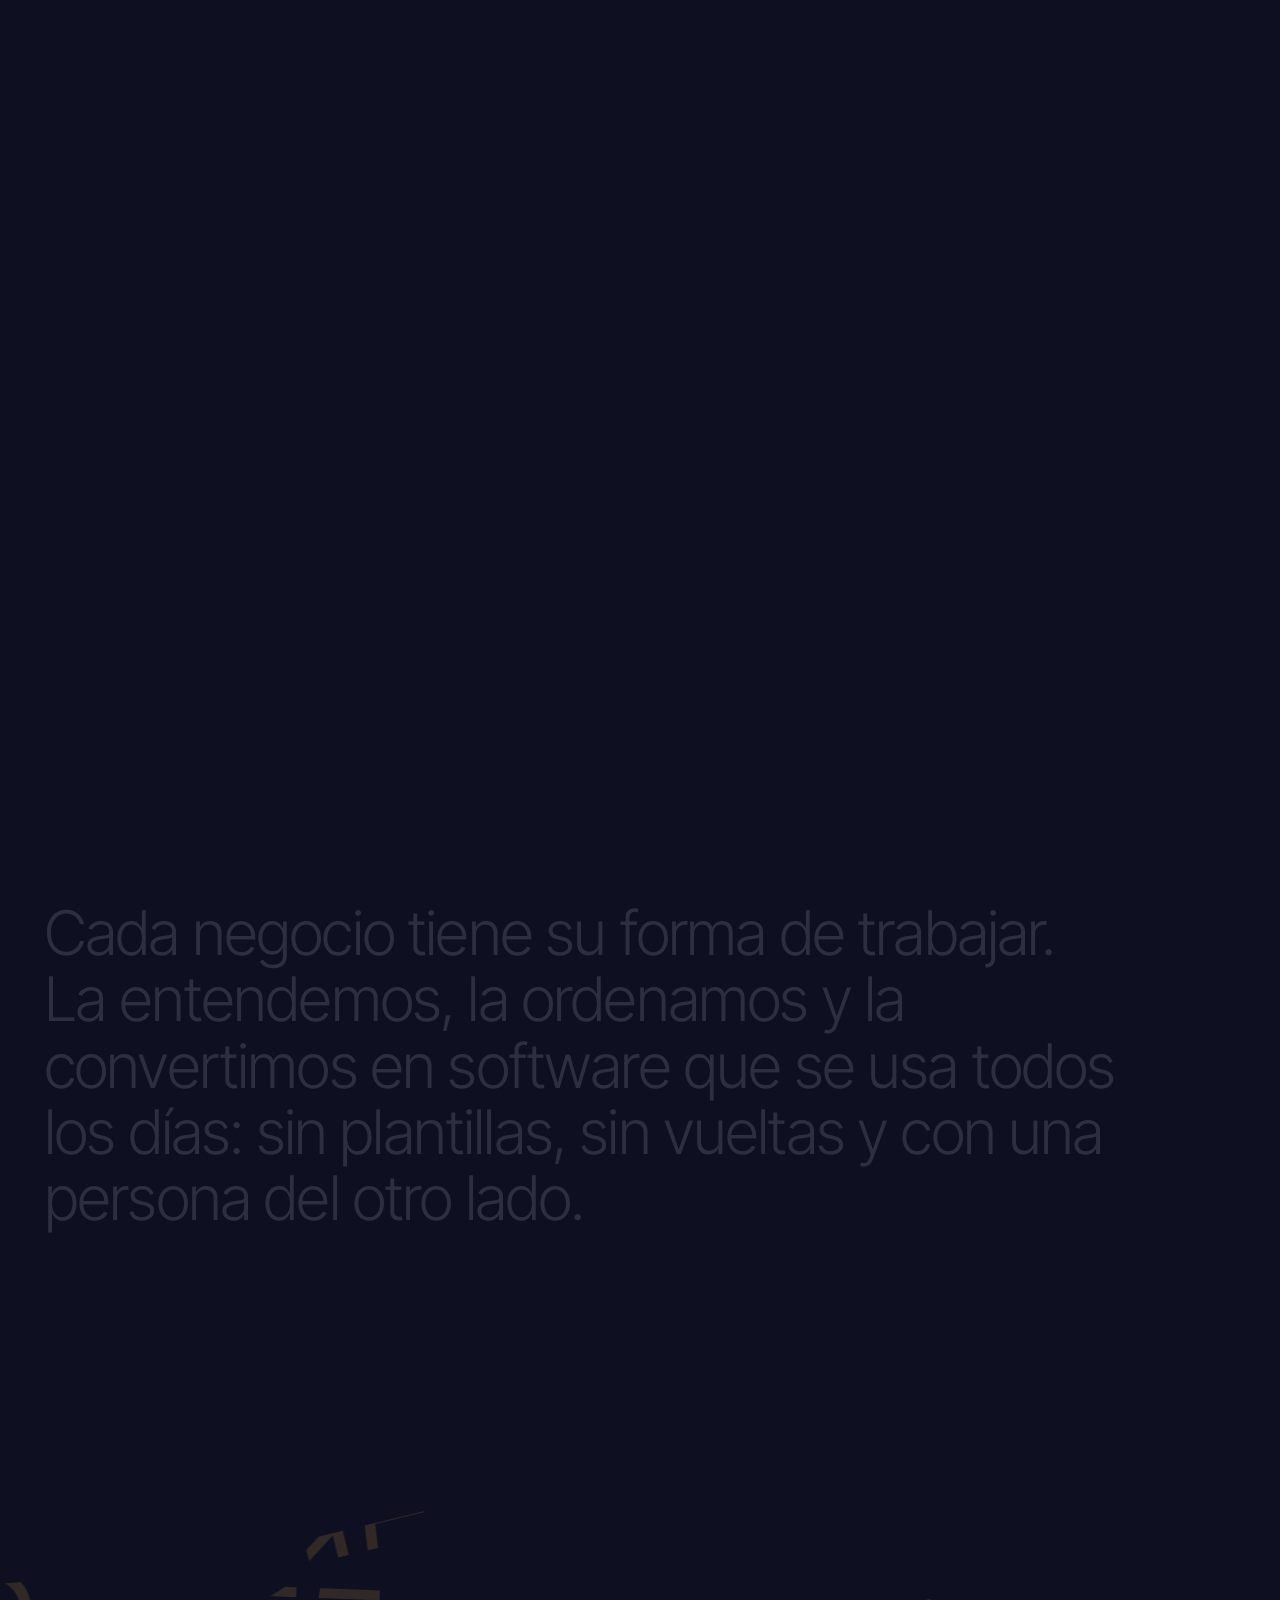
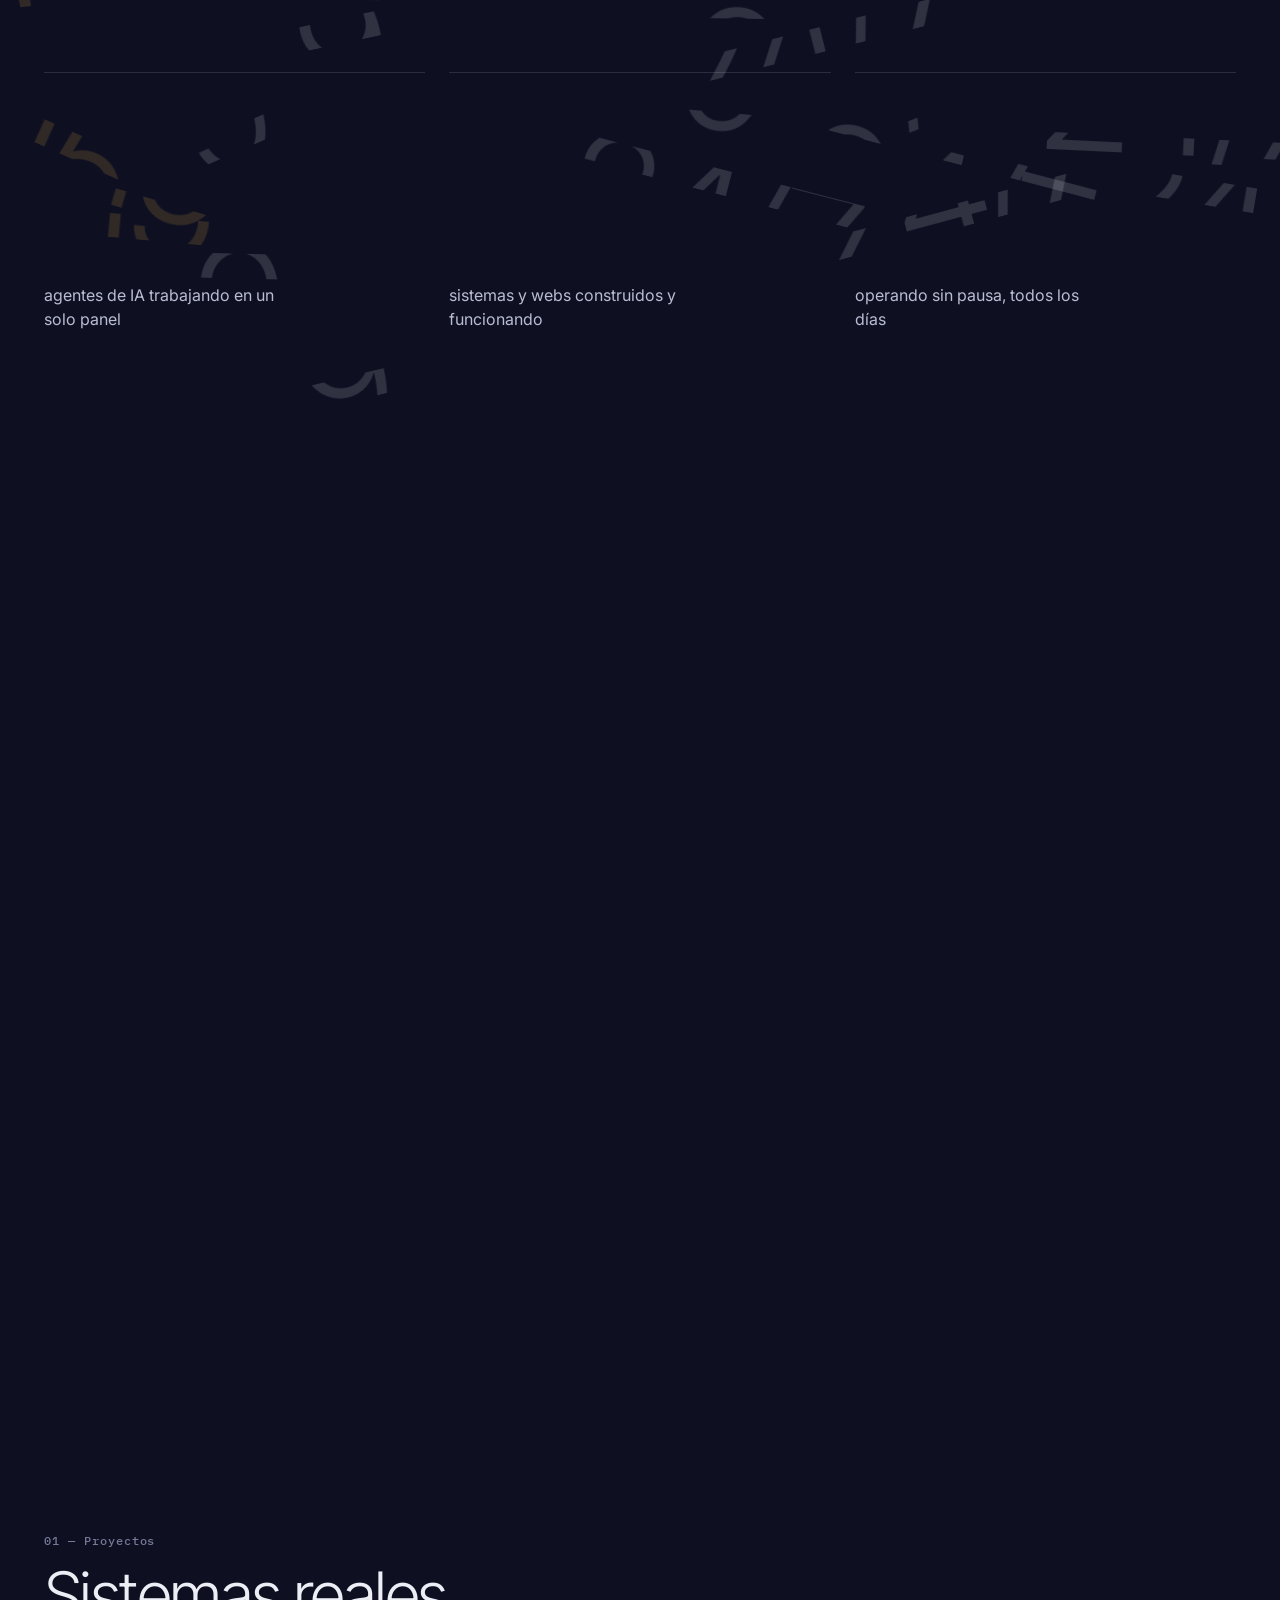
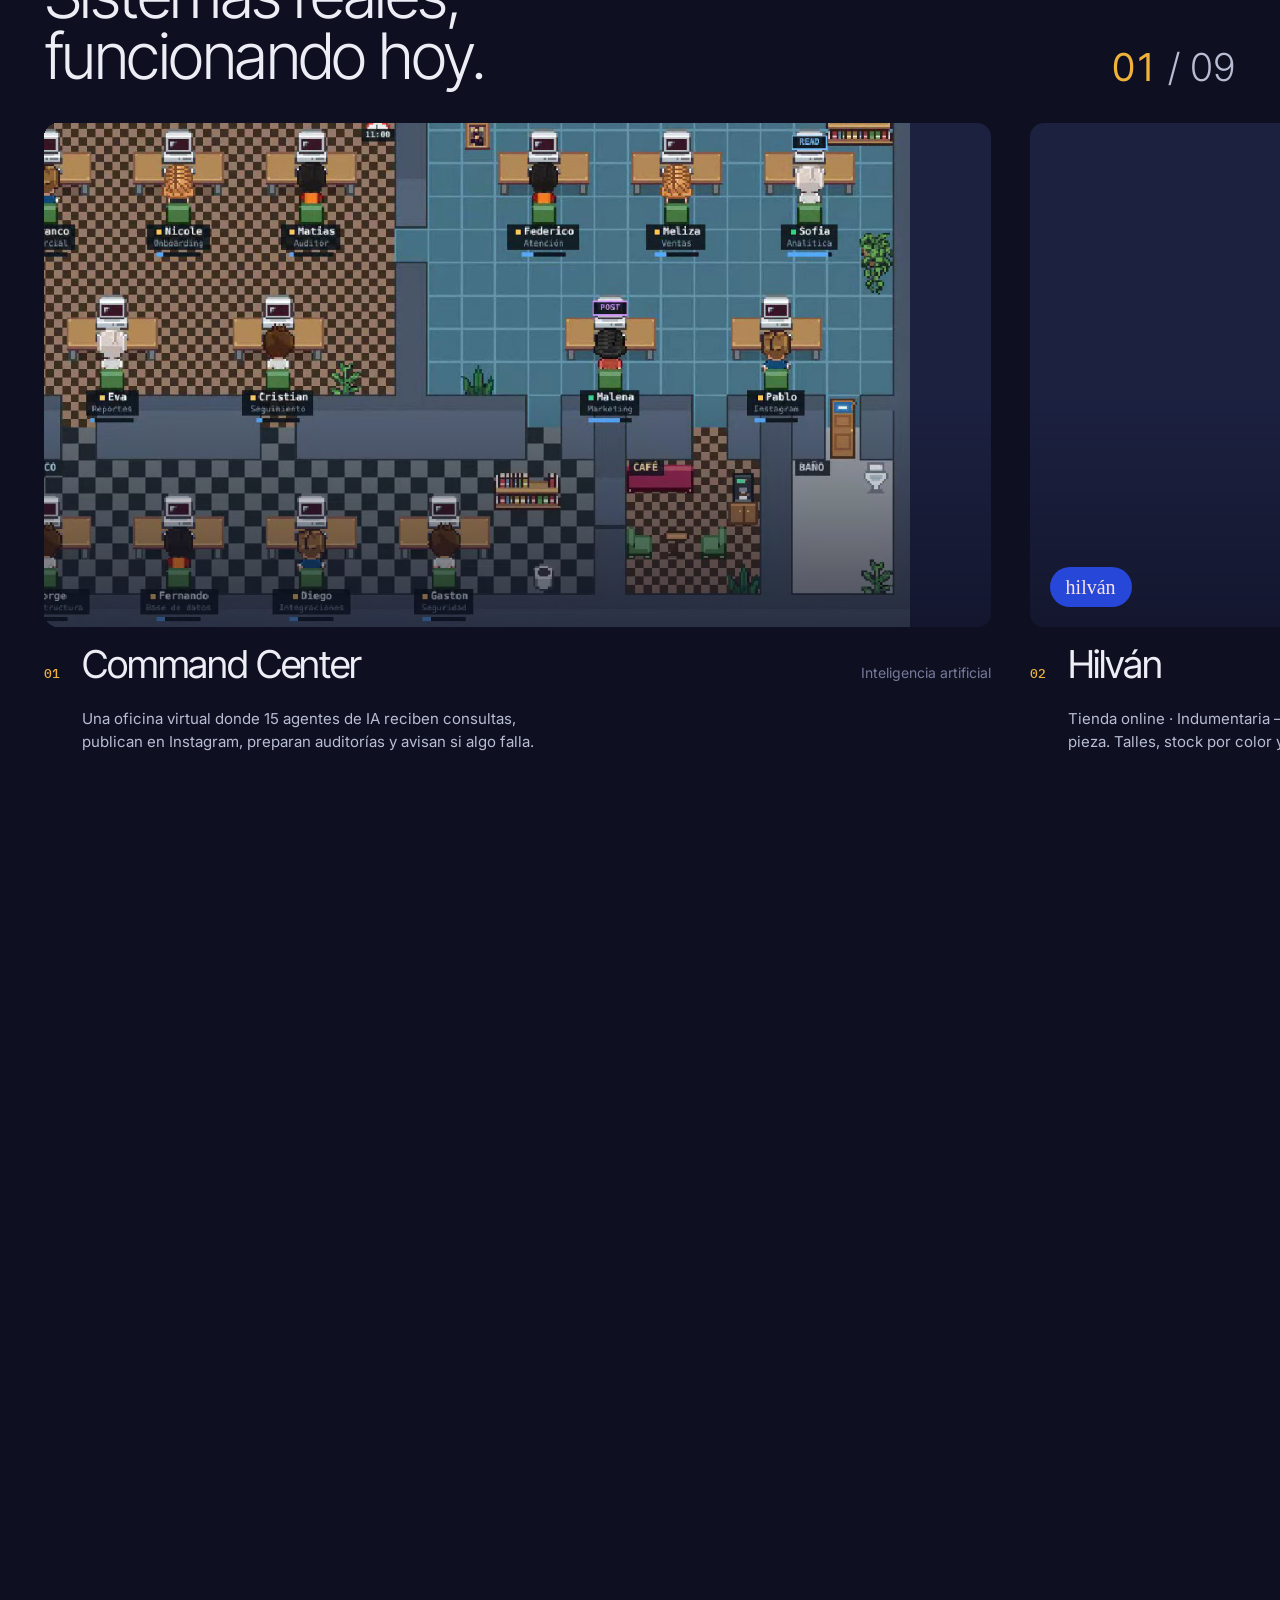
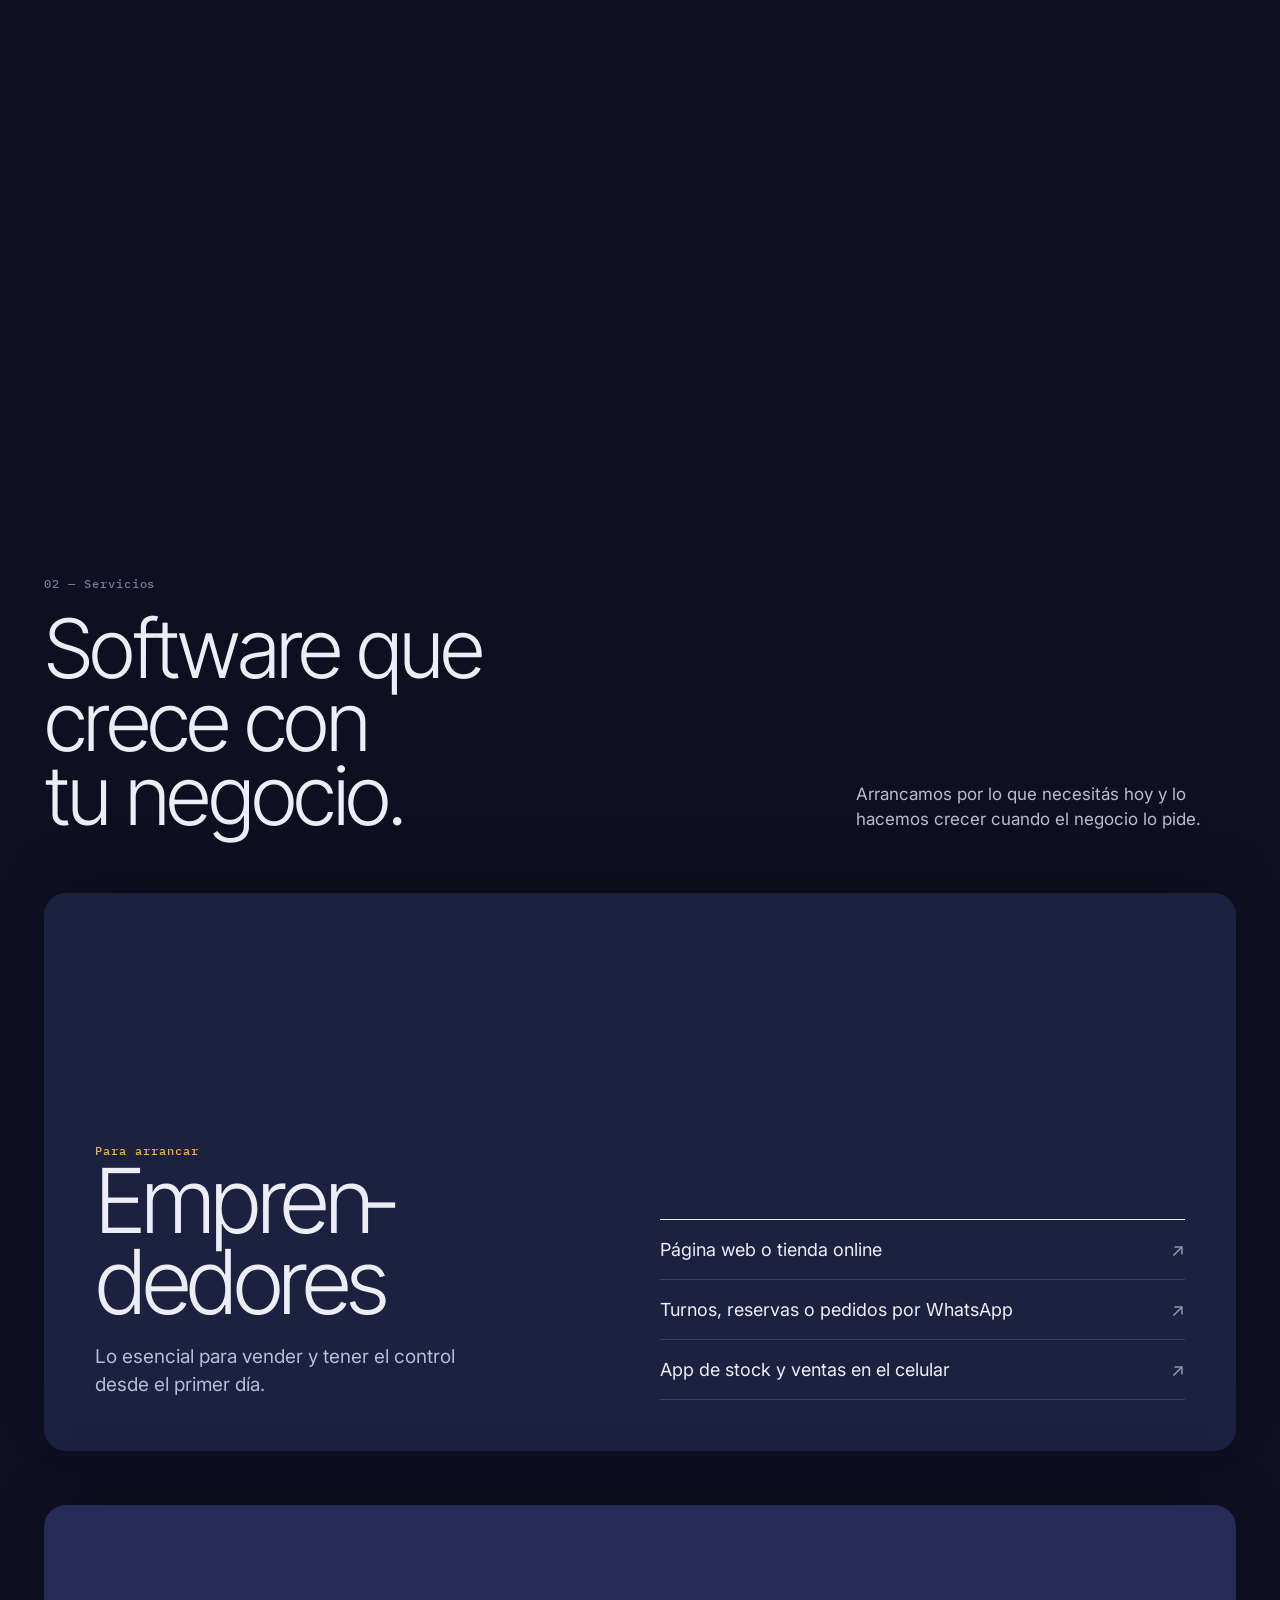
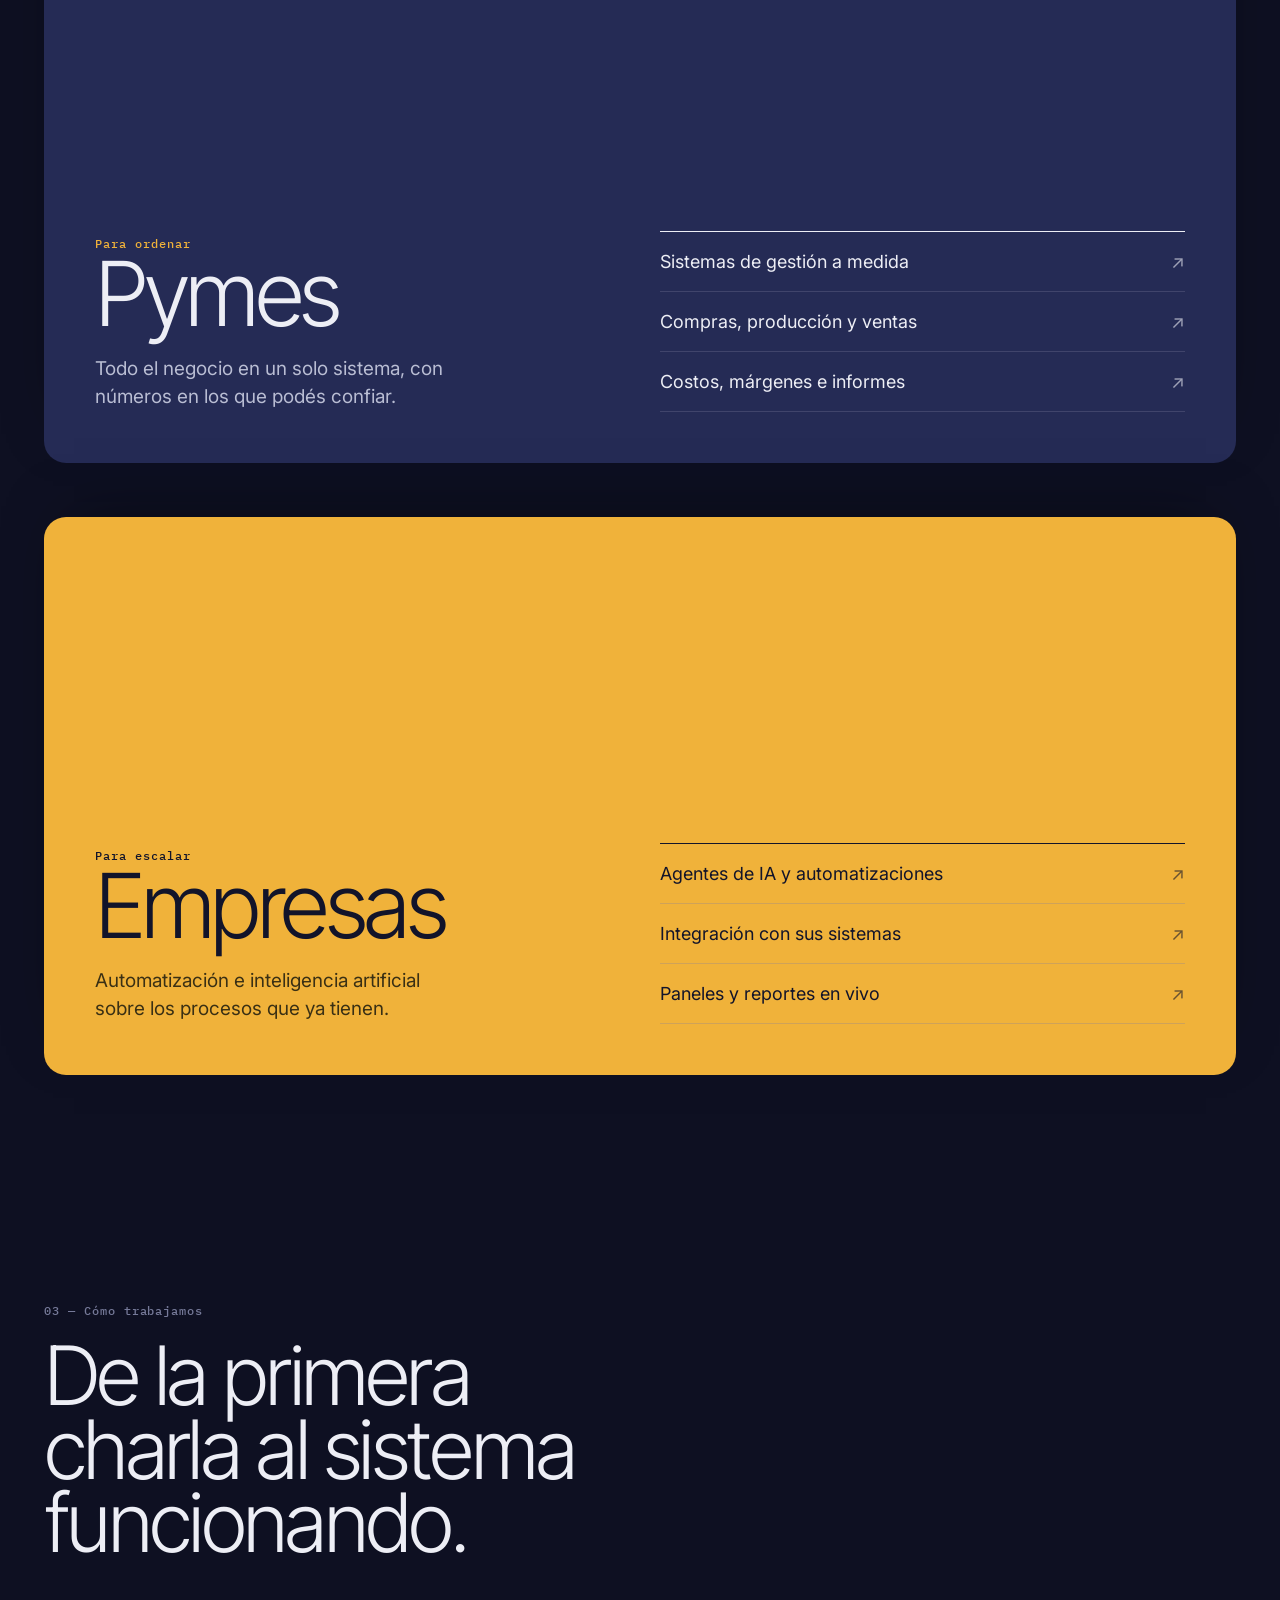
